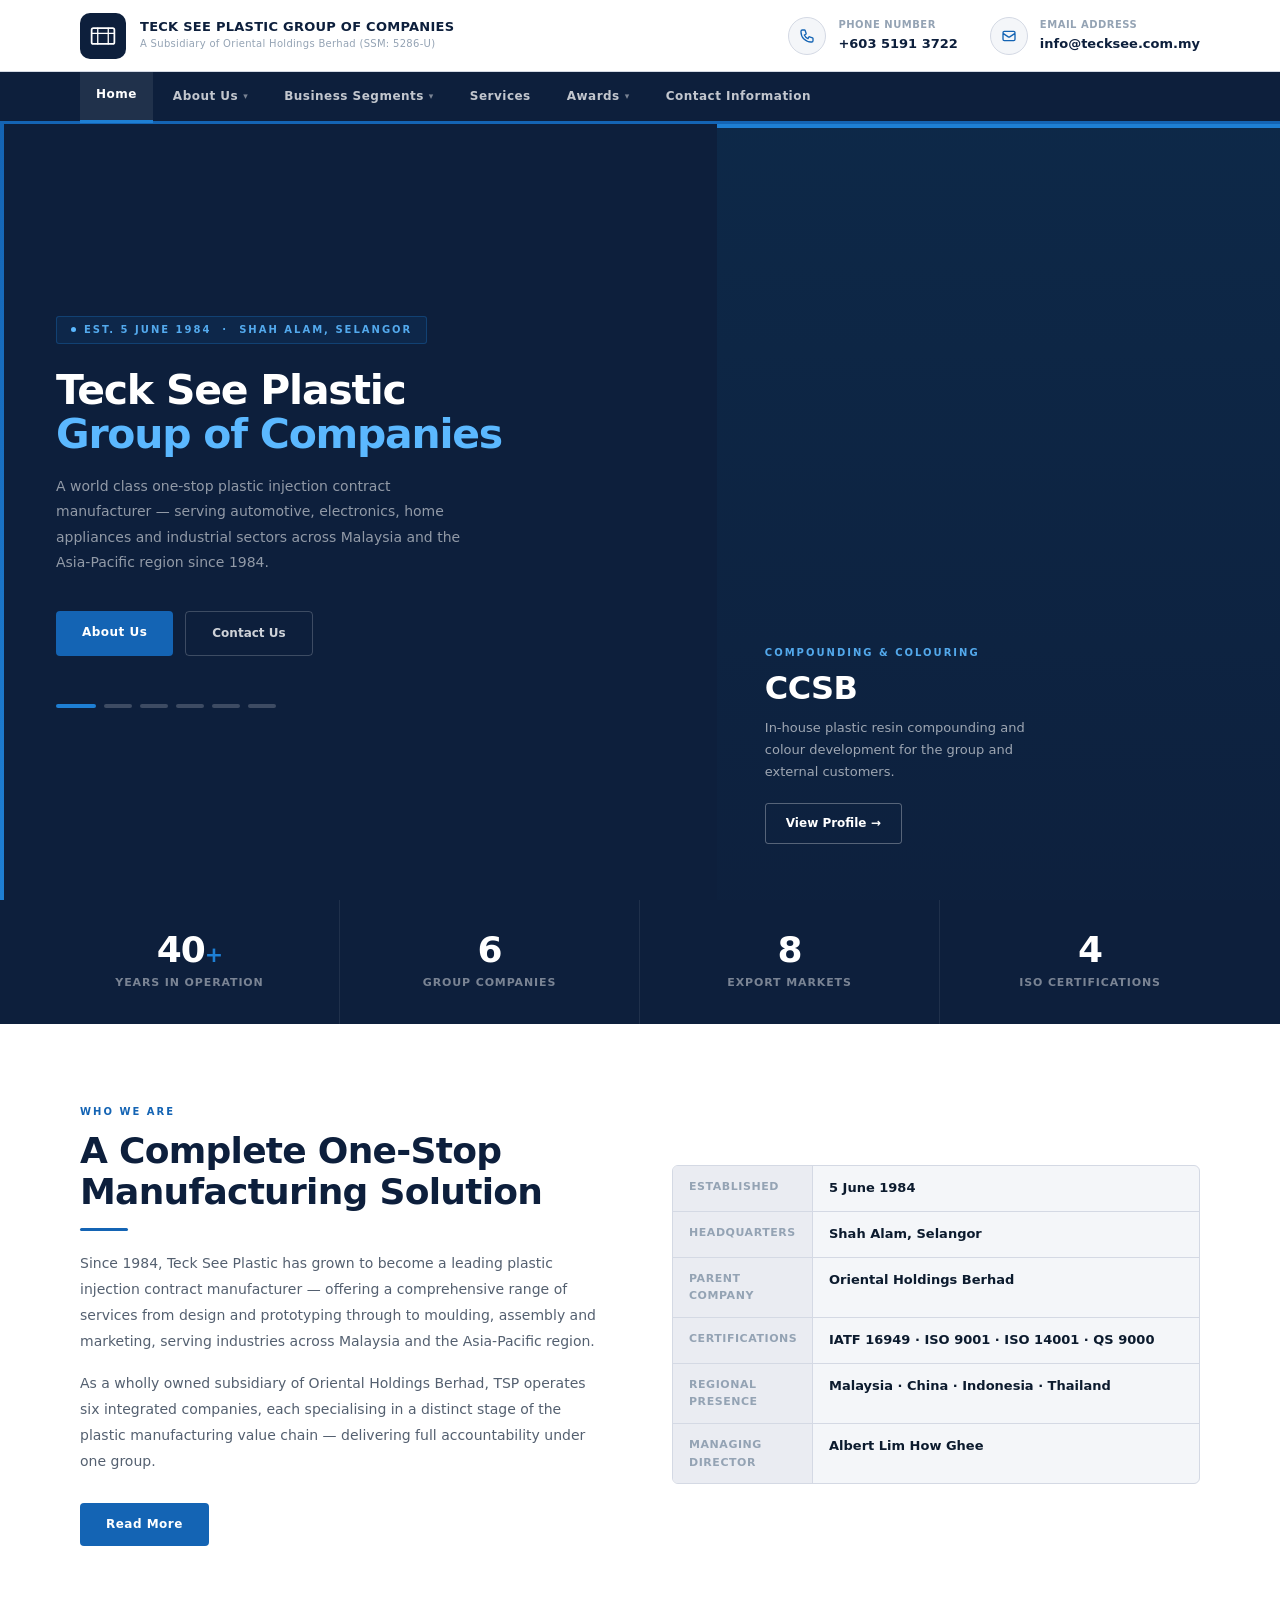
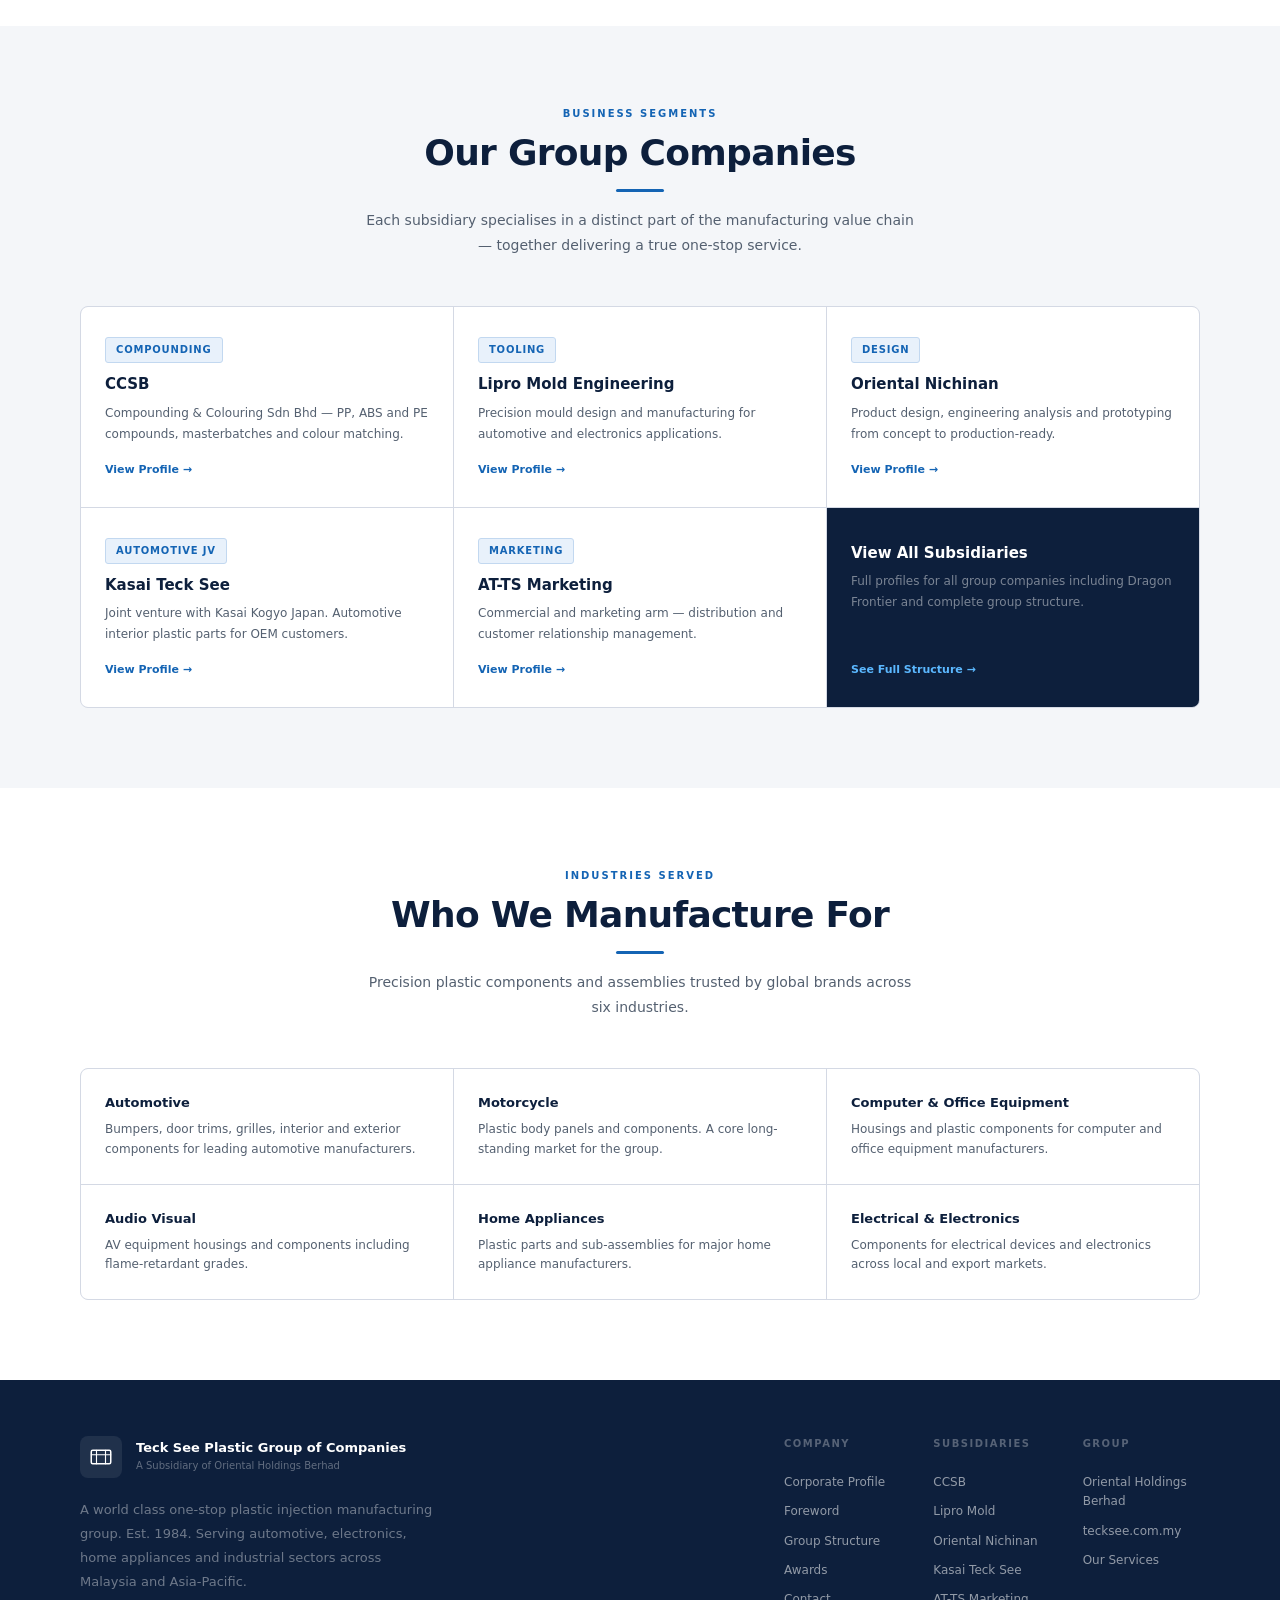
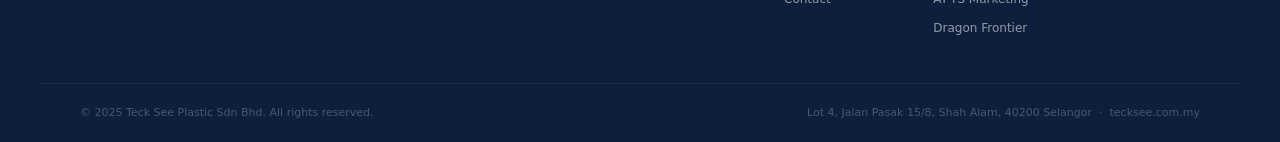
==== index.html @ 95d656ad "init: TSP Group v2 homepage — Oriental Holdings inspired layout" ====
<!DOCTYPE html>
<html lang="en">
<head>
  <meta charset="UTF-8" />
  <meta name="viewport" content="width=device-width, initial-scale=1.0" />
  <title>Teck See Plastic Group of Companies</title>
  <link rel="stylesheet" href="style.css" />
</head>
<body>

<!-- ─── TOP BAR ─── -->
<div class="topbar">
  <div class="topbar-inner">
    <div class="topbar-brand">
      <div class="topbar-logo">
        <svg viewBox="0 0 32 32" fill="none">
          <rect x="3" y="7" width="26" height="18" rx="2" stroke="white" stroke-width="2"/>
          <path d="M3 13h26M10 7v18M22 7v18" stroke="white" stroke-width="1.5" stroke-linecap="round"/>
        </svg>
      </div>
      <div>
        <div class="topbar-co">TECK SEE PLASTIC GROUP OF COMPANIES</div>
        <div class="topbar-sub">A Subsidiary of Oriental Holdings Berhad (SSM: 5286-U)</div>
      </div>
    </div>
    <div class="topbar-contacts">
      <div class="topbar-contact">
        <div class="topbar-contact-icon">
          <svg width="16" height="16" fill="none" viewBox="0 0 24 24" stroke="currentColor" stroke-width="2">
            <path stroke-linecap="round" stroke-linejoin="round" d="M3 5a2 2 0 012-2h3.28a1 1 0 01.948.684l1.498 4.493a1 1 0 01-.502 1.21l-2.257 1.13a11.042 11.042 0 005.516 5.516l1.13-2.257a1 1 0 011.21-.502l4.493 1.498a1 1 0 01.684.949V19a2 2 0 01-2 2h-1C9.716 21 3 14.284 3 6V5z"/>
          </svg>
        </div>
        <div>
          <div class="topbar-contact-label">Phone Number</div>
          <div class="topbar-contact-value">+603 5191 3722</div>
        </div>
      </div>
      <div class="topbar-contact">
        <div class="topbar-contact-icon">
          <svg width="16" height="16" fill="none" viewBox="0 0 24 24" stroke="currentColor" stroke-width="2">
            <path stroke-linecap="round" stroke-linejoin="round" d="M3 8l7.89 5.26a2 2 0 002.22 0L21 8M5 19h14a2 2 0 002-2V7a2 2 0 00-2-2H5a2 2 0 00-2 2v10a2 2 0 002 2z"/>
          </svg>
        </div>
        <div>
          <div class="topbar-contact-label">Email Address</div>
          <div class="topbar-contact-value">info@tecksee.com.my</div>
        </div>
      </div>
    </div>
  </div>
</div>

<!-- ─── NAV BAR ─── -->
<nav id="main-nav">
  <div class="nav-inner" id="nav-inner">
    <div class="nav-item">
      <a href="index.html" class="nav-link active">Home</a>
    </div>
    <div class="nav-item">
      <a href="about.html" class="nav-link">About Us <span class="caret">▾</span></a>
      <div class="dropdown-menu">
        <a href="about.html">Corporate Profile</a>
        <a href="foreword.html">Foreword</a>
        <a href="structure.html">Group Structure</a>
      </div>
    </div>
    <div class="nav-item">
      <a href="subsidiaries.html" class="nav-link">Business Segments <span class="caret">▾</span></a>
      <div class="dropdown-menu">
        <a href="subsidiaries.html">All Subsidiaries</a>
        <a href="ccsb/">CCSB — Compounding & Colouring</a>
        <a href="lipro-mold/">Lipro Mold Engineering</a>
        <a href="oriental-nichinan/">Oriental Nichinan Design</a>
        <a href="kasai-teck-see/">Kasai Teck See</a>
        <a href="at-ts/">AT-TS Marketing</a>
        <a href="dragon-frontier/">Dragon Frontier</a>
      </div>
    </div>
    <div class="nav-item">
      <a href="services.html" class="nav-link">Services</a>
    </div>
    <div class="nav-item">
      <a href="awards.html" class="nav-link">Awards <span class="caret">▾</span></a>
      <div class="dropdown-menu">
        <a href="awards.html">Certifications</a>
        <a href="awards.html#achievements">Achievements</a>
      </div>
    </div>
    <div class="nav-item">
      <a href="contact.html" class="nav-link">Contact Information</a>
    </div>
  </div>
  <div class="nav-toggle" id="nav-toggle" onclick="toggleNav()">&#9776;</div>
</nav>

<!-- ─── HERO SPLIT SLIDER ─── -->
<div class="hero">

  <!-- Left — TSP Group identity -->
  <div class="hero-left">
    <div class="hero-left-bg"></div>
    <div class="hero-left-overlay"></div>
    <div class="hero-left-accent"></div>
    <div class="hero-left-content">
      <div class="hero-eyebrow">
        <span style="width:5px;height:5px;border-radius:50%;background:#5bb8ff;display:inline-block;"></span>
        Est. 5 June 1984 &nbsp;·&nbsp; Shah Alam, Selangor
      </div>
      <h1>Teck See Plastic<br /><em>Group of Companies</em></h1>
      <p>A world class one-stop plastic injection contract manufacturer — serving automotive, electronics, home appliances and industrial sectors across Malaysia and the Asia-Pacific region since 1984.</p>
      <div class="hero-btns">
        <a href="about.html" class="btn-primary">About Us</a>
        <a href="contact.html" class="btn-outline">Contact Us</a>
      </div>
      <div class="hero-dots" id="hero-dots">
        <div class="hero-dot active" onclick="goToSlide(0)"></div>
        <div class="hero-dot" onclick="goToSlide(1)"></div>
        <div class="hero-dot" onclick="goToSlide(2)"></div>
        <div class="hero-dot" onclick="goToSlide(3)"></div>
        <div class="hero-dot" onclick="goToSlide(4)"></div>
        <div class="hero-dot" onclick="goToSlide(5)"></div>
      </div>
    </div>
  </div>

  <!-- Right — Subsidiary slider -->
  <div class="hero-right">
    <div class="hero-slides" id="hero-slides">

      <div class="hero-slide active slide-ccsb" onclick="window.location='ccsb/'">
        <div class="hero-slide-overlay"></div>
        <div class="hero-slide-content">
          <div class="hero-slide-category">Compounding &amp; Colouring</div>
          <div class="hero-slide-name">CCSB</div>
          <div class="hero-slide-desc">In-house plastic resin compounding and colour development for the group and external customers.</div>
          <a href="ccsb/" class="hero-slide-link">View Profile &rarr;</a>
        </div>
      </div>

      <div class="hero-slide slide-lipro" onclick="window.location='lipro-mold/'">
        <div class="hero-slide-overlay"></div>
        <div class="hero-slide-content">
          <div class="hero-slide-category">Mould Engineering</div>
          <div class="hero-slide-name">Lipro Mold Engineering</div>
          <div class="hero-slide-desc">Precision mould design and manufacturing for automotive and electronics applications.</div>
          <a href="lipro-mold/" class="hero-slide-link">View Profile &rarr;</a>
        </div>
      </div>

      <div class="hero-slide slide-on" onclick="window.location='oriental-nichinan/'">
        <div class="hero-slide-overlay"></div>
        <div class="hero-slide-content">
          <div class="hero-slide-category">Design &amp; Engineering</div>
          <div class="hero-slide-name">Oriental Nichinan</div>
          <div class="hero-slide-desc">Product design, engineering analysis and prototyping — concept to production-ready.</div>
          <a href="oriental-nichinan/" class="hero-slide-link">View Profile &rarr;</a>
        </div>
      </div>

      <div class="hero-slide slide-kasai" onclick="window.location='kasai-teck-see/'">
        <div class="hero-slide-overlay"></div>
        <div class="hero-slide-content">
          <div class="hero-slide-category">Automotive Joint Venture</div>
          <div class="hero-slide-name">Kasai Teck See</div>
          <div class="hero-slide-desc">Joint venture with Kasai Kogyo Japan — automotive interior plastic parts for OEM customers.</div>
          <a href="kasai-teck-see/" class="hero-slide-link">View Profile &rarr;</a>
        </div>
      </div>

      <div class="hero-slide slide-atts" onclick="window.location='at-ts/'">
        <div class="hero-slide-overlay"></div>
        <div class="hero-slide-content">
          <div class="hero-slide-category">Marketing &amp; Distribution</div>
          <div class="hero-slide-name">AT-TS Marketing</div>
          <div class="hero-slide-desc">Commercial and marketing arm — distribution and customer relationship management.</div>
          <a href="at-ts/" class="hero-slide-link">View Profile &rarr;</a>
        </div>
      </div>

      <div class="hero-slide slide-dragon" onclick="window.location='dragon-frontier/'">
        <div class="hero-slide-overlay"></div>
        <div class="hero-slide-content">
          <div class="hero-slide-category">Manufacturing</div>
          <div class="hero-slide-name">Dragon Frontier</div>
          <div class="hero-slide-desc">Plastic injection moulding operations supporting the group's manufacturing capacity.</div>
          <a href="dragon-frontier/" class="hero-slide-link">View Profile &rarr;</a>
        </div>
      </div>

    </div>
  </div>

</div>

<!-- ─── STATS BAR ─── -->
<div class="stats-bar">
  <div class="stats-bar-inner">
    <div class="stat-item">
      <div class="stat-num">40<span>+</span></div>
      <div class="stat-label">Years in Operation</div>
    </div>
    <div class="stat-item">
      <div class="stat-num">6</div>
      <div class="stat-label">Group Companies</div>
    </div>
    <div class="stat-item">
      <div class="stat-num">8</div>
      <div class="stat-label">Export Markets</div>
    </div>
    <div class="stat-item">
      <div class="stat-num">4</div>
      <div class="stat-label">ISO Certifications</div>
    </div>
  </div>
</div>

<!-- ─── ABOUT INTRO ─── -->
<div class="section">
  <div class="container">
    <div class="two-col" style="align-items:center;">
      <div>
        <p class="s-label">Who We Are</p>
        <h2 class="s-title">A Complete One-Stop<br />Manufacturing Solution</h2>
        <div class="section-divider" style="margin:16px 0 20px;"></div>
        <p style="font-size:14px;color:var(--muted);line-height:1.85;margin-bottom:16px;">Since 1984, Teck See Plastic has grown to become a leading plastic injection contract manufacturer — offering a comprehensive range of services from design and prototyping through to moulding, assembly and marketing, serving industries across Malaysia and the Asia-Pacific region.</p>
        <p style="font-size:14px;color:var(--muted);line-height:1.85;margin-bottom:28px;">As a wholly owned subsidiary of Oriental Holdings Berhad, TSP operates six integrated companies, each specialising in a distinct stage of the plastic manufacturing value chain — delivering full accountability under one group.</p>
        <a href="about.html" class="btn-primary">Read More</a>
      </div>
      <div class="fact-table">
        <div class="fact-row"><span class="fact-key">Established</span><span class="fact-val">5 June 1984</span></div>
        <div class="fact-row"><span class="fact-key">Headquarters</span><span class="fact-val">Shah Alam, Selangor</span></div>
        <div class="fact-row"><span class="fact-key">Parent Company</span><span class="fact-val">Oriental Holdings Berhad</span></div>
        <div class="fact-row"><span class="fact-key">Certifications</span><span class="fact-val">IATF 16949 · ISO 9001 · ISO 14001 · QS 9000</span></div>
        <div class="fact-row"><span class="fact-key">Regional Presence</span><span class="fact-val">Malaysia · China · Indonesia · Thailand</span></div>
        <div class="fact-row"><span class="fact-key">Managing Director</span><span class="fact-val">Albert Lim How Ghee</span></div>
      </div>
    </div>
  </div>
</div>

<!-- ─── BUSINESS SEGMENTS ─── -->
<div class="section surface">
  <div class="container">
    <div class="section-header">
      <p class="s-label">Business Segments</p>
      <h2 class="s-title">Our Group Companies</h2>
      <div class="section-divider"></div>
      <p class="s-desc" style="margin-top:16px;">Each subsidiary specialises in a distinct part of the manufacturing value chain — together delivering a true one-stop service.</p>
    </div>
    <div class="sub-grid">
      <a href="ccsb/" class="sub-card">
        <div class="sub-card-tag"><span class="tag blue">Compounding</span></div>
        <div class="sub-card-name">CCSB</div>
        <div class="sub-card-desc">Compounding &amp; Colouring Sdn Bhd — PP, ABS and PE compounds, masterbatches and colour matching.</div>
        <div class="sub-card-link">View Profile &rarr;</div>
      </a>
      <a href="lipro-mold/" class="sub-card">
        <div class="sub-card-tag"><span class="tag blue">Tooling</span></div>
        <div class="sub-card-name">Lipro Mold Engineering</div>
        <div class="sub-card-desc">Precision mould design and manufacturing for automotive and electronics applications.</div>
        <div class="sub-card-link">View Profile &rarr;</div>
      </a>
      <a href="oriental-nichinan/" class="sub-card">
        <div class="sub-card-tag"><span class="tag blue">Design</span></div>
        <div class="sub-card-name">Oriental Nichinan</div>
        <div class="sub-card-desc">Product design, engineering analysis and prototyping from concept to production-ready.</div>
        <div class="sub-card-link">View Profile &rarr;</div>
      </a>
      <a href="kasai-teck-see/" class="sub-card">
        <div class="sub-card-tag"><span class="tag blue">Automotive JV</span></div>
        <div class="sub-card-name">Kasai Teck See</div>
        <div class="sub-card-desc">Joint venture with Kasai Kogyo Japan. Automotive interior plastic parts for OEM customers.</div>
        <div class="sub-card-link">View Profile &rarr;</div>
      </a>
      <a href="at-ts/" class="sub-card">
        <div class="sub-card-tag"><span class="tag blue">Marketing</span></div>
        <div class="sub-card-name">AT-TS Marketing</div>
        <div class="sub-card-desc">Commercial and marketing arm — distribution and customer relationship management.</div>
        <div class="sub-card-link">View Profile &rarr;</div>
      </a>
      <a href="subsidiaries.html" class="sub-card dark">
        <div class="sub-card-name" style="margin-top:8px;">View All Subsidiaries</div>
        <div class="sub-card-desc">Full profiles for all group companies including Dragon Frontier and complete group structure.</div>
        <div class="sub-card-link">See Full Structure &rarr;</div>
      </a>
    </div>
  </div>
</div>

<!-- ─── INDUSTRIES ─── -->
<div class="section">
  <div class="container">
    <div class="section-header">
      <p class="s-label">Industries Served</p>
      <h2 class="s-title">Who We Manufacture For</h2>
      <div class="section-divider"></div>
      <p class="s-desc" style="margin-top:16px;">Precision plastic components and assemblies trusted by global brands across six industries.</p>
    </div>
    <div style="display:grid;grid-template-columns:repeat(3,1fr);gap:1px;background:var(--border);border:1px solid var(--border);border-radius:8px;overflow:hidden;">
      <div style="padding:24px;background:var(--bg);">
        <div style="font-size:13px;font-weight:800;color:var(--navy);margin-bottom:6px;">Automotive</div>
        <div style="font-size:12px;color:var(--muted);line-height:1.65;">Bumpers, door trims, grilles, interior and exterior components for leading automotive manufacturers.</div>
      </div>
      <div style="padding:24px;background:var(--bg);">
        <div style="font-size:13px;font-weight:800;color:var(--navy);margin-bottom:6px;">Motorcycle</div>
        <div style="font-size:12px;color:var(--muted);line-height:1.65;">Plastic body panels and components. A core long-standing market for the group.</div>
      </div>
      <div style="padding:24px;background:var(--bg);">
        <div style="font-size:13px;font-weight:800;color:var(--navy);margin-bottom:6px;">Computer &amp; Office Equipment</div>
        <div style="font-size:12px;color:var(--muted);line-height:1.65;">Housings and plastic components for computer and office equipment manufacturers.</div>
      </div>
      <div style="padding:24px;background:var(--bg);">
        <div style="font-size:13px;font-weight:800;color:var(--navy);margin-bottom:6px;">Audio Visual</div>
        <div style="font-size:12px;color:var(--muted);line-height:1.65;">AV equipment housings and components including flame-retardant grades.</div>
      </div>
      <div style="padding:24px;background:var(--bg);">
        <div style="font-size:13px;font-weight:800;color:var(--navy);margin-bottom:6px;">Home Appliances</div>
        <div style="font-size:12px;color:var(--muted);line-height:1.65;">Plastic parts and sub-assemblies for major home appliance manufacturers.</div>
      </div>
      <div style="padding:24px;background:var(--bg);">
        <div style="font-size:13px;font-weight:800;color:var(--navy);margin-bottom:6px;">Electrical &amp; Electronics</div>
        <div style="font-size:12px;color:var(--muted);line-height:1.65;">Components for electrical devices and electronics across local and export markets.</div>
      </div>
    </div>
  </div>
</div>

<!-- ─── FOOTER ─── -->
<footer>
  <div class="footer-top">
    <div>
      <div class="footer-brand-row">
        <div class="footer-logo-icon">
          <svg viewBox="0 0 32 32" fill="none"><rect x="3" y="7" width="26" height="18" rx="2" stroke="white" stroke-width="2"/><path d="M3 13h26M10 7v18M22 7v18" stroke="white" stroke-width="1.5" stroke-linecap="round"/></svg>
        </div>
        <div>
          <div class="footer-co">Teck See Plastic Group of Companies</div>
          <div class="footer-sub">A Subsidiary of Oriental Holdings Berhad</div>
        </div>
      </div>
      <p class="footer-desc">A world class one-stop plastic injection manufacturing group. Est. 1984. Serving automotive, electronics, home appliances and industrial sectors across Malaysia and Asia-Pacific.</p>
    </div>
    <div class="footer-cols">
      <div class="footer-col">
        <div class="footer-col-hd">Company</div>
        <a href="about.html">Corporate Profile</a>
        <a href="foreword.html">Foreword</a>
        <a href="structure.html">Group Structure</a>
        <a href="awards.html">Awards</a>
        <a href="contact.html">Contact</a>
      </div>
      <div class="footer-col">
        <div class="footer-col-hd">Subsidiaries</div>
        <a href="ccsb/">CCSB</a>
        <a href="lipro-mold/">Lipro Mold</a>
        <a href="oriental-nichinan/">Oriental Nichinan</a>
        <a href="kasai-teck-see/">Kasai Teck See</a>
        <a href="at-ts/">AT-TS Marketing</a>
        <a href="dragon-frontier/">Dragon Frontier</a>
      </div>
      <div class="footer-col">
        <div class="footer-col-hd">Group</div>
        <a href="https://www.orientalholdings.com.my" target="_blank">Oriental Holdings Berhad</a>
        <a href="https://tecksee.com.my" target="_blank">tecksee.com.my</a>
        <a href="services.html">Our Services</a>
      </div>
    </div>
  </div>
  <div class="footer-bottom">
    <span>&copy; 2025 Teck See Plastic Sdn Bhd. All rights reserved.</span>
    <span>Lot 4, Jalan Pasak 15/8, Shah Alam, 40200 Selangor &nbsp;&middot;&nbsp; tecksee.com.my</span>
  </div>
</footer>

<script src="main.js"></script>
</body>
</html>
---- style.css ----
*, *::before, *::after { box-sizing: border-box; margin: 0; padding: 0; }

:root {
  --navy:     #0d1f3c;
  --navy2:    #162e54;
  --accent:   #1464b4;
  --accent2:  #1e7fd4;
  --gold:     #b8872a;
  --bg:       #ffffff;
  --surface:  #f4f6f9;
  --surface2: #eaecf2;
  --border:   #d4d9e4;
  --text:     #0c1b2e;
  --muted:    #546070;
  --muted2:   #94a3b4;
  --topbar-h: 72px;
  --nav-h:    52px;
}

html { scroll-behavior: smooth; }
body { font-family: "Segoe UI", system-ui, -apple-system, sans-serif; background: var(--bg); color: var(--text); line-height: 1.6; }
a { text-decoration: none; color: inherit; }
img { display: block; max-width: 100%; }

/* ─── TOP BAR ─── */
.topbar {
  height: var(--topbar-h);
  background: #fff;
  border-bottom: 1px solid var(--border);
  position: fixed; top: 0; left: 0; right: 0; z-index: 200;
}
.topbar-inner {
  max-width: 1200px; margin: 0 auto;
  height: 100%; padding: 0 40px;
  display: flex; align-items: center; justify-content: space-between;
}
.topbar-brand { display: flex; align-items: center; gap: 14px; }
.topbar-logo {
  width: 46px; height: 46px; border-radius: 10px;
  background: var(--navy); display: flex; align-items: center; justify-content: center; flex-shrink: 0;
}
.topbar-logo svg { width: 28px; height: 28px; }
.topbar-co { font-size: 13px; font-weight: 800; color: var(--navy); letter-spacing: 0.02em; line-height: 1.2; }
.topbar-sub { font-size: 10px; color: var(--muted2); margin-top: 2px; letter-spacing: 0.03em; }
.topbar-contacts { display: flex; gap: 32px; }
.topbar-contact { display: flex; align-items: center; gap: 12px; }
.topbar-contact-icon {
  width: 38px; height: 38px; border-radius: 50%;
  background: var(--surface); border: 1px solid var(--border);
  display: flex; align-items: center; justify-content: center; flex-shrink: 0;
  color: var(--accent); font-size: 15px;
}
.topbar-contact-label { font-size: 10px; color: var(--muted2); font-weight: 600; letter-spacing: 0.05em; text-transform: uppercase; }
.topbar-contact-value { font-size: 13px; font-weight: 700; color: var(--navy); margin-top: 1px; }

/* ─── NAV BAR ─── */
nav {
  height: var(--nav-h);
  background: var(--navy);
  position: fixed;
  top: var(--topbar-h); left: 0; right: 0; z-index: 199;
  border-bottom: 3px solid var(--accent);
}
.nav-inner {
  max-width: 1200px; margin: 0 auto;
  height: 100%; padding: 0 40px;
  display: flex; align-items: center; gap: 4px;
}
.nav-item { position: relative; }
.nav-link {
  display: flex; align-items: center; gap: 5px;
  padding: 0 16px; height: var(--nav-h);
  font-size: 12px; font-weight: 600; letter-spacing: 0.04em;
  color: rgba(255,255,255,0.75);
  transition: color 0.2s, background 0.2s;
  white-space: nowrap;
}
.nav-link:hover, .nav-link.active { color: #fff; background: rgba(255,255,255,0.08); }
.nav-link.active { border-bottom: 3px solid var(--accent2); }
.caret { font-size: 9px; opacity: 0.6; }

/* Dropdowns */
.dropdown-menu {
  display: none; position: absolute; top: 100%; left: 0;
  background: #fff; min-width: 200px;
  border: 1px solid var(--border); border-top: 3px solid var(--accent);
  box-shadow: 0 8px 24px rgba(0,0,0,0.12); z-index: 300;
}
.nav-item:hover .dropdown-menu { display: block; }
.dropdown-menu a {
  display: block; padding: 11px 18px;
  font-size: 12px; font-weight: 600; color: var(--muted);
  border-bottom: 1px solid var(--surface2);
  transition: background 0.15s, color 0.15s;
}
.dropdown-menu a:last-child { border-bottom: none; }
.dropdown-menu a:hover { background: var(--surface); color: var(--navy); }

/* Mobile nav toggle */
.nav-toggle { display: none; }

/* ─── HERO SPLIT SLIDER ─── */
.hero {
  margin-top: calc(var(--topbar-h) + var(--nav-h));
  height: calc(100vh - var(--topbar-h) - var(--nav-h));
  min-height: 480px;
  display: grid; grid-template-columns: 56% 44%;
  overflow: hidden; position: relative;
}

/* Left — static TSP side */
.hero-left {
  position: relative;
  background: var(--navy);
  overflow: hidden;
}
.hero-left-bg {
  position: absolute; inset: 0;
  background: url('../ccsb-profile/tspb.jpg') center / cover no-repeat;
  opacity: 0.3;
}
.hero-left-overlay {
  position: absolute; inset: 0;
  background: linear-gradient(135deg, rgba(13,31,60,0.92) 0%, rgba(13,31,60,0.6) 100%);
}
.hero-left-accent {
  position: absolute; left: 0; top: 0; bottom: 0; width: 4px;
  background: linear-gradient(180deg, var(--accent), var(--accent2));
}
.hero-left-content {
  position: relative; z-index: 2;
  padding: 64px 56px;
  height: 100%; display: flex; flex-direction: column; justify-content: center;
}
.hero-eyebrow {
  display: inline-flex; align-items: center; gap: 8px;
  font-size: 10px; font-weight: 700; letter-spacing: 0.2em; text-transform: uppercase;
  color: rgba(91,184,255,0.9);
  border: 1px solid rgba(30,127,212,0.3);
  background: rgba(20,100,180,0.12);
  padding: 5px 14px; border-radius: 3px;
  margin-bottom: 24px; width: fit-content;
}
.hero-left-content h1 {
  font-size: clamp(28px, 3.2vw, 48px);
  font-weight: 900; letter-spacing: -0.03em; line-height: 1.08;
  color: #fff; margin-bottom: 18px;
}
.hero-left-content h1 em { color: #5bb8ff; font-style: normal; }
.hero-left-content p {
  font-size: 14px; color: rgba(255,255,255,0.55);
  line-height: 1.8; margin-bottom: 36px; max-width: 420px;
}
.hero-btns { display: flex; gap: 12px; flex-wrap: wrap; margin-bottom: 48px; }
.btn-primary {
  padding: 12px 26px; border-radius: 4px;
  background: var(--accent); color: #fff;
  font-size: 12px; font-weight: 700; letter-spacing: 0.04em;
  transition: background 0.2s; display: inline-block;
}
.btn-primary:hover { background: var(--accent2); }
.btn-outline {
  padding: 12px 26px; border-radius: 4px;
  border: 1px solid rgba(255,255,255,0.2); color: rgba(255,255,255,0.8);
  font-size: 12px; font-weight: 600;
  transition: border-color 0.2s, color 0.2s; display: inline-block;
}
.btn-outline:hover { border-color: rgba(255,255,255,0.5); color: #fff; }

/* Slide dots */
.hero-dots { display: flex; gap: 8px; align-items: center; }
.hero-dot {
  width: 28px; height: 4px; border-radius: 2px;
  background: rgba(255,255,255,0.2); cursor: pointer;
  transition: background 0.3s, width 0.3s;
}
.hero-dot.active { background: var(--accent2); width: 40px; }

/* Right — sliding subsidiaries */
.hero-right { position: relative; overflow: hidden; }
.hero-slides { position: relative; width: 100%; height: 100%; }
.hero-slide {
  position: absolute; inset: 0;
  display: flex; align-items: flex-end;
  padding: 48px 48px 56px;
  opacity: 0; transition: opacity 0.7s ease;
  cursor: pointer;
}
.hero-slide.active { opacity: 1; z-index: 2; }
.hero-slide-bg {
  position: absolute; inset: 0;
  background-size: cover; background-position: center;
}
.hero-slide-overlay {
  position: absolute; inset: 0;
  background: linear-gradient(180deg, rgba(13,31,60,0.15) 0%, rgba(13,31,60,0.88) 100%);
}
/* Individual slide accent colors on top bar */
.hero-slide::before {
  content: ''; position: absolute; top: 0; left: 0; right: 0; height: 4px;
  background: var(--accent2); z-index: 3;
  transform: scaleX(0); transform-origin: left;
  transition: transform 4s linear;
}
.hero-slide.active::before { transform: scaleX(1); }

.hero-slide-content { position: relative; z-index: 2; }
.hero-slide-category {
  font-size: 10px; font-weight: 700; letter-spacing: 0.2em; text-transform: uppercase;
  color: rgba(91,184,255,0.9); margin-bottom: 10px;
}
.hero-slide-name {
  font-size: clamp(22px, 2.5vw, 36px); font-weight: 900;
  color: #fff; letter-spacing: -0.02em; line-height: 1.1; margin-bottom: 10px;
}
.hero-slide-desc {
  font-size: 13px; color: rgba(255,255,255,0.6);
  line-height: 1.7; margin-bottom: 20px; max-width: 300px;
}
.hero-slide-link {
  display: inline-flex; align-items: center; gap: 8px;
  font-size: 12px; font-weight: 700; color: #fff;
  padding: 10px 20px; border: 1px solid rgba(255,255,255,0.3);
  border-radius: 3px; transition: background 0.2s, border-color 0.2s;
}
.hero-slide-link:hover { background: rgba(255,255,255,0.1); border-color: rgba(255,255,255,0.6); }

/* Slide bg colors (placeholders until real photos added) */
.slide-ccsb    { background-color: #0d2a4a; }
.slide-lipro   { background-color: #0a2238; }
.slide-on      { background-color: #122040; }
.slide-kasai   { background-color: #0f2d4e; }
.slide-atts    { background-color: #0d1f3c; }
.slide-dragon  { background-color: #102540; }

/* ─── SECTIONS ─── */
.section { padding: 80px 0; }
.section.surface { background: var(--surface); }
.container { max-width: 1200px; margin: 0 auto; padding: 0 40px; }

.section-header { text-align: center; margin-bottom: 48px; }
.s-label {
  font-size: 10px; font-weight: 700; letter-spacing: 0.2em;
  text-transform: uppercase; color: var(--accent); margin-bottom: 10px;
}
.s-title {
  font-size: clamp(22px, 3vw, 36px); font-weight: 900;
  letter-spacing: -0.02em; color: var(--navy); line-height: 1.15;
  margin-bottom: 14px;
}
.s-desc { font-size: 14px; color: var(--muted); line-height: 1.8; max-width: 560px; margin: 0 auto; }

/* Divider accent */
.section-divider {
  width: 48px; height: 3px; background: var(--accent);
  margin: 16px auto 0; border-radius: 2px;
}

/* ─── STATS BAR ─── */
.stats-bar {
  background: var(--navy); padding: 0;
}
.stats-bar-inner {
  max-width: 1200px; margin: 0 auto;
  display: grid; grid-template-columns: repeat(4, 1fr);
}
.stat-item {
  padding: 32px 40px; border-right: 1px solid rgba(255,255,255,0.08);
  text-align: center;
}
.stat-item:last-child { border-right: none; }
.stat-num {
  font-size: 36px; font-weight: 900; color: #fff;
  letter-spacing: -0.03em; line-height: 1; margin-bottom: 6px;
}
.stat-num span { font-size: 22px; color: var(--accent2); }
.stat-label { font-size: 11px; color: rgba(255,255,255,0.45); font-weight: 600; letter-spacing: 0.08em; text-transform: uppercase; }

/* ─── TWO COL ─── */
.two-col { display: grid; grid-template-columns: 1fr 1fr; gap: 64px; align-items: start; }

/* ─── CARDS ─── */
.card {
  background: var(--bg); border: 1px solid var(--border);
  border-radius: 6px; padding: 24px;
  transition: box-shadow 0.2s, border-color 0.2s;
}
.card:hover { box-shadow: 0 4px 20px rgba(0,0,0,0.08); border-color: var(--accent); }
.three-col { display: grid; grid-template-columns: repeat(3, 1fr); gap: 20px; }
.tag {
  display: inline-block; font-size: 10px; font-weight: 700;
  letter-spacing: 0.08em; text-transform: uppercase;
  padding: 4px 10px; border-radius: 3px;
  background: var(--surface2); color: var(--muted); border: 1px solid var(--border);
}
.tag.blue { background: #e8f1fb; color: var(--accent); border-color: #c2d8f0; }

/* ─── FACT TABLE ─── */
.fact-table {
  background: var(--surface); border: 1px solid var(--border); border-radius: 6px;
  overflow: hidden;
}
.fact-row {
  display: flex; border-bottom: 1px solid var(--border); gap: 0;
}
.fact-row:last-child { border-bottom: none; }
.fact-key {
  width: 140px; flex-shrink: 0; padding: 12px 16px;
  font-size: 11px; font-weight: 700; color: var(--muted2);
  text-transform: uppercase; letter-spacing: 0.05em;
  background: var(--surface2); border-right: 1px solid var(--border);
}
.fact-val {
  padding: 12px 16px; font-size: 13px; font-weight: 600; color: var(--text); line-height: 1.6;
}

/* ─── SUBSIDIARIES GRID ─── */
.sub-grid { display: grid; grid-template-columns: repeat(3, 1fr); gap: 1px; background: var(--border); border: 1px solid var(--border); border-radius: 8px; overflow: hidden; }
.sub-card {
  background: var(--bg); padding: 28px 24px;
  display: flex; flex-direction: column;
  transition: background 0.2s;
}
.sub-card:hover { background: var(--surface); }
.sub-card-tag { margin-bottom: 12px; }
.sub-card-name { font-size: 15px; font-weight: 800; color: var(--navy); margin-bottom: 8px; line-height: 1.3; }
.sub-card-desc { font-size: 12px; color: var(--muted); line-height: 1.75; flex: 1; margin-bottom: 16px; }
.sub-card-link { font-size: 11px; font-weight: 700; color: var(--accent); }
.sub-card-link:hover { text-decoration: underline; }
.sub-card.dark { background: var(--navy); }
.sub-card.dark .sub-card-name { color: #fff; }
.sub-card.dark .sub-card-desc { color: rgba(255,255,255,0.45); }
.sub-card.dark .sub-card-link { color: #5bb8ff; }

/* ─── PAGE BANNER (inner pages) ─── */
.page-banner {
  margin-top: calc(var(--topbar-h) + var(--nav-h));
  background: var(--navy); padding: 72px 0 56px;
  position: relative; overflow: hidden;
}
.page-banner-accent { position: absolute; top: 0; left: 0; right: 0; height: 4px; background: linear-gradient(90deg, var(--accent), var(--accent2)); }
.page-banner-inner { max-width: 1200px; margin: 0 auto; padding: 0 40px; position: relative; z-index: 2; }
.page-banner-label { font-size: 10px; font-weight: 700; letter-spacing: 0.25em; text-transform: uppercase; color: rgba(91,184,255,0.8); margin-bottom: 12px; }
.page-banner h1 { font-size: clamp(26px, 3.5vw, 44px); font-weight: 900; color: #fff; letter-spacing: -0.025em; line-height: 1.1; margin-bottom: 12px; }
.page-banner-desc { font-size: 14px; color: rgba(255,255,255,0.55); max-width: 540px; line-height: 1.8; }

/* ─── BREADCRUMB ─── */
.breadcrumb { background: var(--surface); border-bottom: 1px solid var(--border); padding: 11px 0; }
.breadcrumb-inner { max-width: 1200px; margin: 0 auto; padding: 0 40px; display: flex; align-items: center; gap: 8px; }
.breadcrumb a { font-size: 12px; color: var(--accent); font-weight: 500; }
.breadcrumb-sep { color: var(--muted2); font-size: 11px; }
.breadcrumb-cur { font-size: 12px; color: var(--muted); }

/* ─── FOOTER ─── */
footer { background: var(--navy); color: rgba(255,255,255,0.7); margin-top: 0; }
.footer-top {
  max-width: 1200px; margin: 0 auto; padding: 56px 40px 40px;
  display: grid; grid-template-columns: 1.5fr 1fr; gap: 80px;
}
.footer-brand-row { display: flex; align-items: center; gap: 14px; margin-bottom: 20px; }
.footer-logo-icon { width: 42px; height: 42px; border-radius: 8px; background: rgba(255,255,255,0.08); display: flex; align-items: center; justify-content: center; }
.footer-logo-icon svg { width: 24px; height: 24px; }
.footer-co { font-size: 13px; font-weight: 800; color: #fff; line-height: 1.2; }
.footer-sub { font-size: 10px; color: rgba(255,255,255,0.35); margin-top: 2px; }
.footer-desc { font-size: 13px; color: rgba(255,255,255,0.4); line-height: 1.85; max-width: 360px; }
.footer-cols { display: grid; grid-template-columns: repeat(3, 1fr); gap: 32px; }
.footer-col-hd { font-size: 10px; font-weight: 700; letter-spacing: 0.15em; text-transform: uppercase; color: rgba(255,255,255,0.3); margin-bottom: 16px; }
.footer-col a { display: block; font-size: 12px; color: rgba(255,255,255,0.55); padding: 5px 0; transition: color 0.2s; }
.footer-col a:hover { color: #fff; }
.footer-bottom {
  border-top: 1px solid rgba(255,255,255,0.07);
  max-width: 1200px; margin: 0 auto; padding: 20px 40px;
  display: flex; justify-content: space-between; align-items: center;
  font-size: 11px; color: rgba(255,255,255,0.25);
}

/* ─── RESPONSIVE ─── */
@media (max-width: 960px) {
  .topbar-contacts { display: none; }
  .hero { grid-template-columns: 1fr; height: auto; }
  .hero-left-content { padding: 56px 32px; }
  .hero-right { height: 340px; }
  .stats-bar-inner { grid-template-columns: repeat(2, 1fr); }
  .two-col { grid-template-columns: 1fr; gap: 32px; }
  .three-col { grid-template-columns: 1fr 1fr; }
  .sub-grid { grid-template-columns: 1fr 1fr; }
  .footer-top { grid-template-columns: 1fr; gap: 40px; }
  .footer-cols { grid-template-columns: repeat(2, 1fr); }
  nav .nav-inner { display: none; }
  .nav-toggle { display: flex; align-items: center; justify-content: center; padding: 0 20px; height: var(--nav-h); color: #fff; font-size: 20px; cursor: pointer; margin-left: auto; }
  .nav-mobile-open .nav-inner { display: flex; flex-direction: column; align-items: flex-start; position: fixed; top: calc(var(--topbar-h) + var(--nav-h)); left: 0; right: 0; background: var(--navy); padding: 16px 0; z-index: 198; }
  .nav-mobile-open .nav-link { height: auto; padding: 12px 24px; width: 100%; }
  .nav-mobile-open .dropdown-menu { display: none; }
}

@media (max-width: 640px) {
  .topbar-inner { padding: 0 20px; }
  .hero-left-content { padding: 48px 24px; }
  .hero-right { height: 280px; }
  .three-col, .sub-grid { grid-template-columns: 1fr; }
  .stats-bar-inner { grid-template-columns: repeat(2, 1fr); }
  .container { padding: 0 20px; }
  .section { padding: 56px 0; }
  .footer-top { padding: 40px 20px 28px; }
  .footer-cols { grid-template-columns: 1fr; }
  .footer-bottom { padding: 16px 20px; flex-direction: column; gap: 8px; text-align: center; }
}
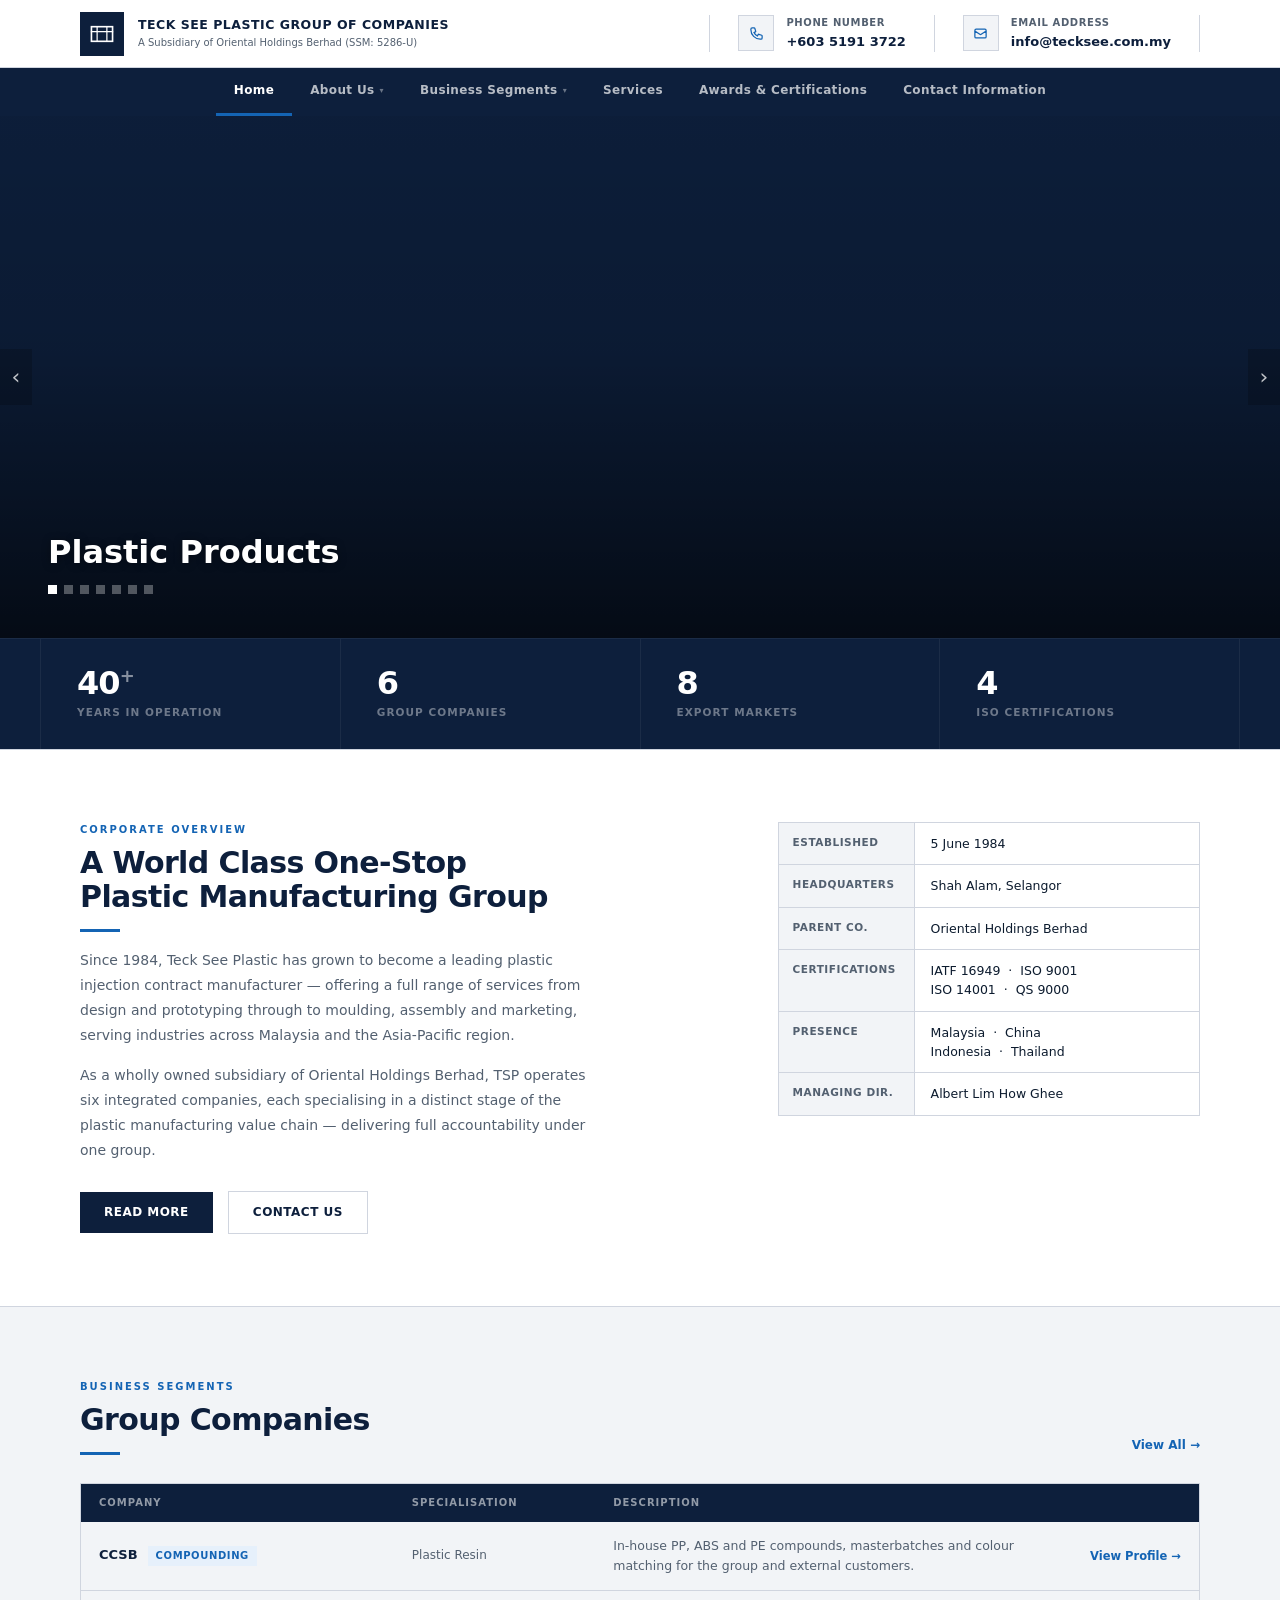
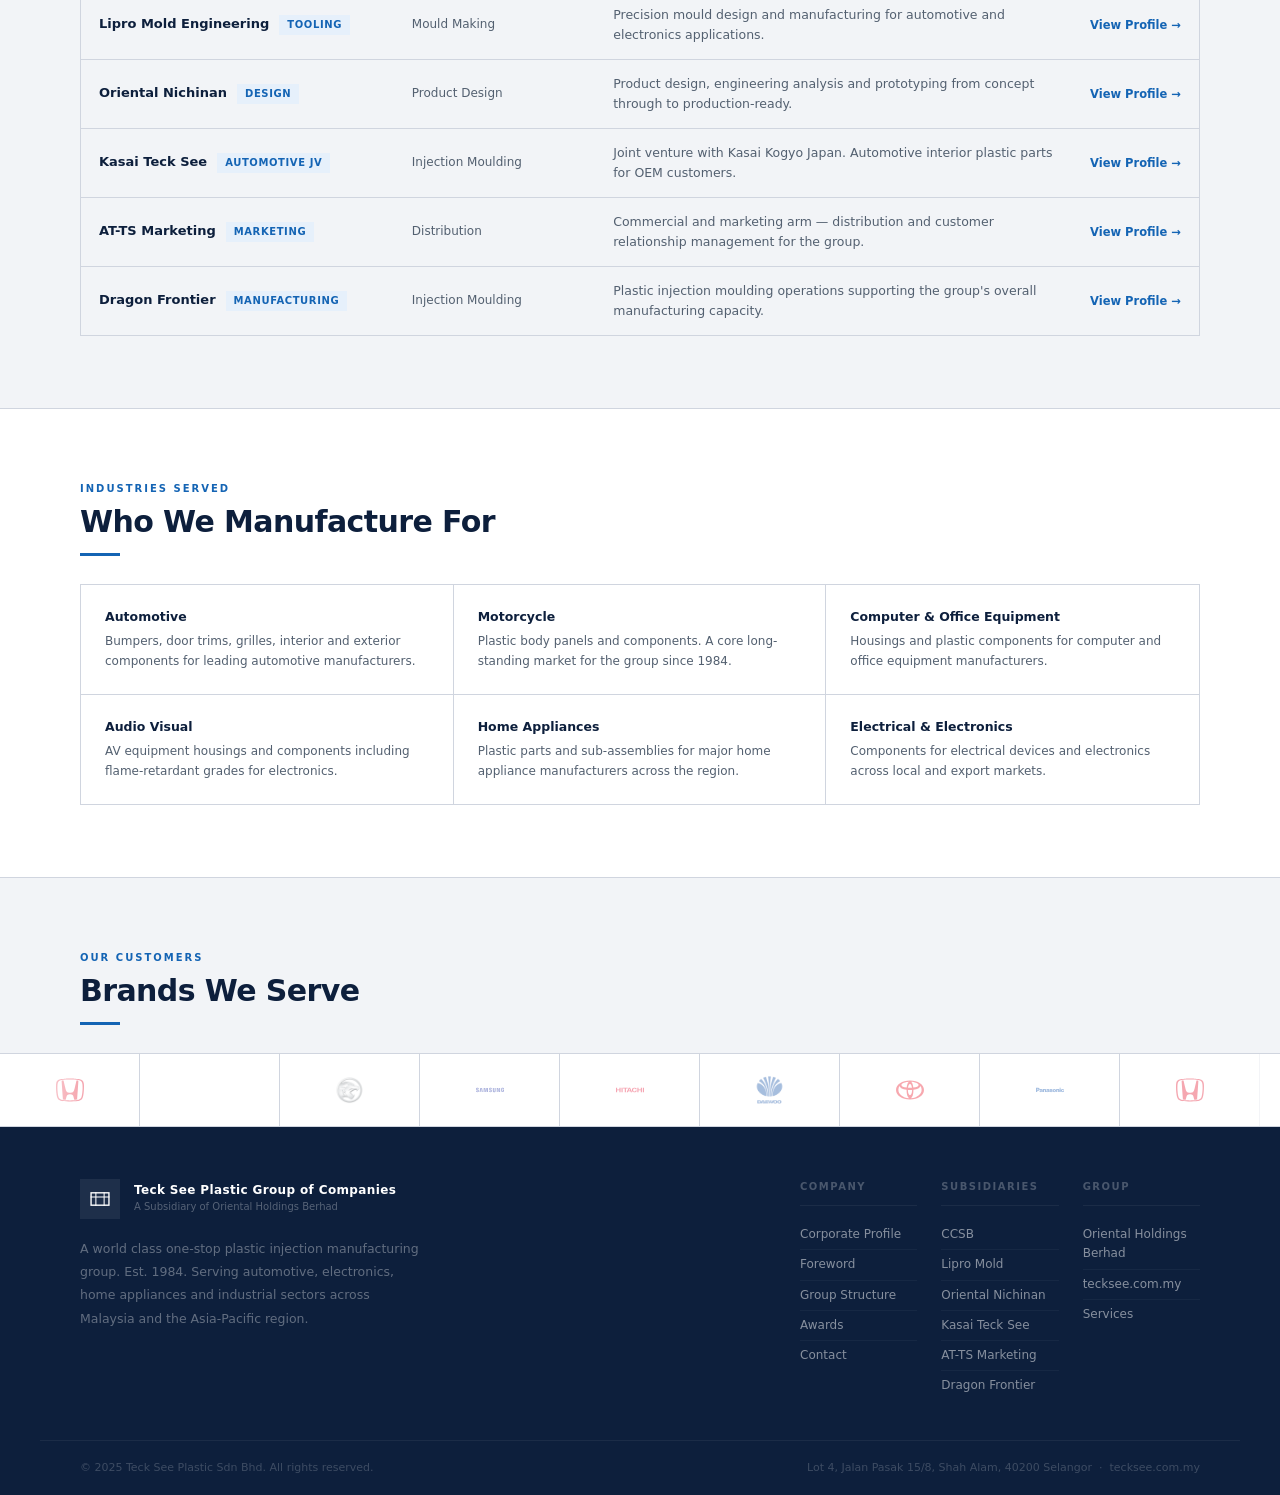
==== commit 10f6b6df: "build: TSP Group v2 — full site with CCSB subsidiary profile - Homepage: hero slider, brand carousel" ====
--- a/index.html
+++ b/index.html
@@ -8,26 +8,26 @@
 </head>
 <body>
 
-<!-- ─── TOP BAR ─── -->
+<!-- TOP BAR -->
 <div class="topbar">
   <div class="topbar-inner">
     <div class="topbar-brand">
       <div class="topbar-logo">
         <svg viewBox="0 0 32 32" fill="none">
-          <rect x="3" y="7" width="26" height="18" rx="2" stroke="white" stroke-width="2"/>
-          <path d="M3 13h26M10 7v18M22 7v18" stroke="white" stroke-width="1.5" stroke-linecap="round"/>
+          <rect x="3" y="7" width="26" height="18" rx="0" stroke="white" stroke-width="2"/>
+          <path d="M3 13h26M10 7v18M22 7v18" stroke="white" stroke-width="1.5" stroke-linecap="square"/>
         </svg>
       </div>
       <div>
-        <div class="topbar-co">TECK SEE PLASTIC GROUP OF COMPANIES</div>
+        <div class="topbar-co">Teck See Plastic Group of Companies</div>
         <div class="topbar-sub">A Subsidiary of Oriental Holdings Berhad (SSM: 5286-U)</div>
       </div>
     </div>
     <div class="topbar-contacts">
       <div class="topbar-contact">
         <div class="topbar-contact-icon">
-          <svg width="16" height="16" fill="none" viewBox="0 0 24 24" stroke="currentColor" stroke-width="2">
-            <path stroke-linecap="round" stroke-linejoin="round" d="M3 5a2 2 0 012-2h3.28a1 1 0 01.948.684l1.498 4.493a1 1 0 01-.502 1.21l-2.257 1.13a11.042 11.042 0 005.516 5.516l1.13-2.257a1 1 0 011.21-.502l4.493 1.498a1 1 0 01.684.949V19a2 2 0 01-2 2h-1C9.716 21 3 14.284 3 6V5z"/>
+          <svg width="15" height="15" fill="none" viewBox="0 0 24 24" stroke="currentColor" stroke-width="2">
+            <path stroke-linecap="square" stroke-linejoin="miter" d="M3 5a2 2 0 012-2h3.28a1 1 0 01.948.684l1.498 4.493a1 1 0 01-.502 1.21l-2.257 1.13a11.042 11.042 0 005.516 5.516l1.13-2.257a1 1 0 011.21-.502l4.493 1.498a1 1 0 01.684.949V19a2 2 0 01-2 2h-1C9.716 21 3 14.284 3 6V5z"/>
           </svg>
         </div>
         <div>
@@ -37,8 +37,8 @@
       </div>
       <div class="topbar-contact">
         <div class="topbar-contact-icon">
-          <svg width="16" height="16" fill="none" viewBox="0 0 24 24" stroke="currentColor" stroke-width="2">
-            <path stroke-linecap="round" stroke-linejoin="round" d="M3 8l7.89 5.26a2 2 0 002.22 0L21 8M5 19h14a2 2 0 002-2V7a2 2 0 00-2-2H5a2 2 0 00-2 2v10a2 2 0 002 2z"/>
+          <svg width="15" height="15" fill="none" viewBox="0 0 24 24" stroke="currentColor" stroke-width="2">
+            <path stroke-linecap="square" stroke-linejoin="miter" d="M3 8l7.89 5.26a2 2 0 002.22 0L21 8M5 19h14a2 2 0 002-2V7a2 2 0 00-2-2H5a2 2 0 00-2 2v10a2 2 0 002 2z"/>
           </svg>
         </div>
         <div>
@@ -50,7 +50,7 @@
   </div>
 </div>
 
-<!-- ─── NAV BAR ─── -->
+<!-- NAV BAR -->
 <nav id="main-nav">
   <div class="nav-inner" id="nav-inner">
     <div class="nav-item">
@@ -68,7 +68,7 @@
       <a href="subsidiaries.html" class="nav-link">Business Segments <span class="caret">▾</span></a>
       <div class="dropdown-menu">
         <a href="subsidiaries.html">All Subsidiaries</a>
-        <a href="ccsb/">CCSB — Compounding & Colouring</a>
+        <a href="ccsb/">CCSB — Compounding &amp; Colouring</a>
         <a href="lipro-mold/">Lipro Mold Engineering</a>
         <a href="oriental-nichinan/">Oriental Nichinan Design</a>
         <a href="kasai-teck-see/">Kasai Teck See</a>
@@ -80,11 +80,7 @@
       <a href="services.html" class="nav-link">Services</a>
     </div>
     <div class="nav-item">
-      <a href="awards.html" class="nav-link">Awards <span class="caret">▾</span></a>
-      <div class="dropdown-menu">
-        <a href="awards.html">Certifications</a>
-        <a href="awards.html#achievements">Achievements</a>
-      </div>
+      <a href="awards.html" class="nav-link">Awards &amp; Certifications</a>
     </div>
     <div class="nav-item">
       <a href="contact.html" class="nav-link">Contact Information</a>
@@ -93,110 +89,139 @@
   <div class="nav-toggle" id="nav-toggle" onclick="toggleNav()">&#9776;</div>
 </nav>
 
-<!-- ─── HERO SPLIT SLIDER ─── -->
+<!-- HERO -->
 <div class="hero">
-
-  <!-- Left — TSP Group identity -->
-  <div class="hero-left">
-    <div class="hero-left-bg"></div>
-    <div class="hero-left-overlay"></div>
-    <div class="hero-left-accent"></div>
-    <div class="hero-left-content">
-      <div class="hero-eyebrow">
-        <span style="width:5px;height:5px;border-radius:50%;background:#5bb8ff;display:inline-block;"></span>
-        Est. 5 June 1984 &nbsp;·&nbsp; Shah Alam, Selangor
-      </div>
-      <h1>Teck See Plastic<br /><em>Group of Companies</em></h1>
-      <p>A world class one-stop plastic injection contract manufacturer — serving automotive, electronics, home appliances and industrial sectors across Malaysia and the Asia-Pacific region since 1984.</p>
-      <div class="hero-btns">
-        <a href="about.html" class="btn-primary">About Us</a>
-        <a href="contact.html" class="btn-outline">Contact Us</a>
-      </div>
-      <div class="hero-dots" id="hero-dots">
-        <div class="hero-dot active" onclick="goToSlide(0)"></div>
-        <div class="hero-dot" onclick="goToSlide(1)"></div>
-        <div class="hero-dot" onclick="goToSlide(2)"></div>
-        <div class="hero-dot" onclick="goToSlide(3)"></div>
-        <div class="hero-dot" onclick="goToSlide(4)"></div>
-        <div class="hero-dot" onclick="goToSlide(5)"></div>
-      </div>
-    </div>
-  </div>
-
-  <!-- Right — Subsidiary slider -->
-  <div class="hero-right">
-    <div class="hero-slides" id="hero-slides">
-
-      <div class="hero-slide active slide-ccsb" onclick="window.location='ccsb/'">
-        <div class="hero-slide-overlay"></div>
-        <div class="hero-slide-content">
-          <div class="hero-slide-category">Compounding &amp; Colouring</div>
-          <div class="hero-slide-name">CCSB</div>
-          <div class="hero-slide-desc">In-house plastic resin compounding and colour development for the group and external customers.</div>
-          <a href="ccsb/" class="hero-slide-link">View Profile &rarr;</a>
-        </div>
-      </div>
-
-      <div class="hero-slide slide-lipro" onclick="window.location='lipro-mold/'">
-        <div class="hero-slide-overlay"></div>
-        <div class="hero-slide-content">
-          <div class="hero-slide-category">Mould Engineering</div>
-          <div class="hero-slide-name">Lipro Mold Engineering</div>
-          <div class="hero-slide-desc">Precision mould design and manufacturing for automotive and electronics applications.</div>
-          <a href="lipro-mold/" class="hero-slide-link">View Profile &rarr;</a>
-        </div>
-      </div>
-
-      <div class="hero-slide slide-on" onclick="window.location='oriental-nichinan/'">
-        <div class="hero-slide-overlay"></div>
-        <div class="hero-slide-content">
-          <div class="hero-slide-category">Design &amp; Engineering</div>
-          <div class="hero-slide-name">Oriental Nichinan</div>
-          <div class="hero-slide-desc">Product design, engineering analysis and prototyping — concept to production-ready.</div>
-          <a href="oriental-nichinan/" class="hero-slide-link">View Profile &rarr;</a>
-        </div>
-      </div>
-
-      <div class="hero-slide slide-kasai" onclick="window.location='kasai-teck-see/'">
-        <div class="hero-slide-overlay"></div>
-        <div class="hero-slide-content">
-          <div class="hero-slide-category">Automotive Joint Venture</div>
-          <div class="hero-slide-name">Kasai Teck See</div>
-          <div class="hero-slide-desc">Joint venture with Kasai Kogyo Japan — automotive interior plastic parts for OEM customers.</div>
-          <a href="kasai-teck-see/" class="hero-slide-link">View Profile &rarr;</a>
-        </div>
-      </div>
-
-      <div class="hero-slide slide-atts" onclick="window.location='at-ts/'">
-        <div class="hero-slide-overlay"></div>
-        <div class="hero-slide-content">
-          <div class="hero-slide-category">Marketing &amp; Distribution</div>
-          <div class="hero-slide-name">AT-TS Marketing</div>
-          <div class="hero-slide-desc">Commercial and marketing arm — distribution and customer relationship management.</div>
-          <a href="at-ts/" class="hero-slide-link">View Profile &rarr;</a>
-        </div>
-      </div>
-
-      <div class="hero-slide slide-dragon" onclick="window.location='dragon-frontier/'">
-        <div class="hero-slide-overlay"></div>
-        <div class="hero-slide-content">
-          <div class="hero-slide-category">Manufacturing</div>
-          <div class="hero-slide-name">Dragon Frontier</div>
-          <div class="hero-slide-desc">Plastic injection moulding operations supporting the group's manufacturing capacity.</div>
-          <a href="dragon-frontier/" class="hero-slide-link">View Profile &rarr;</a>
-        </div>
-      </div>
-
-    </div>
-  </div>
-
-</div>
-
-<!-- ─── STATS BAR ─── -->
+  <div class="hero-slides" id="hero-slides">
+
+    <div class="hero-slide active">
+      <div class="hero-slide-bg slide-tsp"></div>
+      <div class="hero-slide-overlay"></div>
+      <div class="hero-slide-content">
+        <div class="hero-slide-name">Plastic Products</div>
+        <div class="hero-dots">
+          <div class="hero-dot active" onclick="goToSlide(0)"></div>
+          <div class="hero-dot" onclick="goToSlide(1)"></div>
+          <div class="hero-dot" onclick="goToSlide(2)"></div>
+          <div class="hero-dot" onclick="goToSlide(3)"></div>
+          <div class="hero-dot" onclick="goToSlide(4)"></div>
+          <div class="hero-dot" onclick="goToSlide(5)"></div>
+          <div class="hero-dot" onclick="goToSlide(6)"></div>
+        </div>
+      </div>
+    </div>
+
+    <div class="hero-slide">
+      <div class="hero-slide-bg slide-ccsb"></div>
+      <div class="hero-slide-overlay"></div>
+      <div class="hero-slide-content">
+        <div class="hero-slide-name">Compounding &amp; Colouring</div>
+        <div class="hero-dots">
+          <div class="hero-dot" onclick="goToSlide(0)"></div>
+          <div class="hero-dot active" onclick="goToSlide(1)"></div>
+          <div class="hero-dot" onclick="goToSlide(2)"></div>
+          <div class="hero-dot" onclick="goToSlide(3)"></div>
+          <div class="hero-dot" onclick="goToSlide(4)"></div>
+          <div class="hero-dot" onclick="goToSlide(5)"></div>
+          <div class="hero-dot" onclick="goToSlide(6)"></div>
+        </div>
+      </div>
+    </div>
+
+    <div class="hero-slide">
+      <div class="hero-slide-bg slide-lipro"></div>
+      <div class="hero-slide-overlay"></div>
+      <div class="hero-slide-content">
+        <div class="hero-slide-name">Mould Engineering</div>
+        <div class="hero-dots">
+          <div class="hero-dot" onclick="goToSlide(0)"></div>
+          <div class="hero-dot" onclick="goToSlide(1)"></div>
+          <div class="hero-dot active" onclick="goToSlide(2)"></div>
+          <div class="hero-dot" onclick="goToSlide(3)"></div>
+          <div class="hero-dot" onclick="goToSlide(4)"></div>
+          <div class="hero-dot" onclick="goToSlide(5)"></div>
+          <div class="hero-dot" onclick="goToSlide(6)"></div>
+        </div>
+      </div>
+    </div>
+
+    <div class="hero-slide">
+      <div class="hero-slide-bg slide-on"></div>
+      <div class="hero-slide-overlay"></div>
+      <div class="hero-slide-content">
+        <div class="hero-slide-name">Design &amp; Engineering</div>
+        <div class="hero-dots">
+          <div class="hero-dot" onclick="goToSlide(0)"></div>
+          <div class="hero-dot" onclick="goToSlide(1)"></div>
+          <div class="hero-dot" onclick="goToSlide(2)"></div>
+          <div class="hero-dot active" onclick="goToSlide(3)"></div>
+          <div class="hero-dot" onclick="goToSlide(4)"></div>
+          <div class="hero-dot" onclick="goToSlide(5)"></div>
+          <div class="hero-dot" onclick="goToSlide(6)"></div>
+        </div>
+      </div>
+    </div>
+
+    <div class="hero-slide">
+      <div class="hero-slide-bg slide-kasai"></div>
+      <div class="hero-slide-overlay"></div>
+      <div class="hero-slide-content">
+        <div class="hero-slide-name">Automotive Joint Venture</div>
+        <div class="hero-dots">
+          <div class="hero-dot" onclick="goToSlide(0)"></div>
+          <div class="hero-dot" onclick="goToSlide(1)"></div>
+          <div class="hero-dot" onclick="goToSlide(2)"></div>
+          <div class="hero-dot" onclick="goToSlide(3)"></div>
+          <div class="hero-dot active" onclick="goToSlide(4)"></div>
+          <div class="hero-dot" onclick="goToSlide(5)"></div>
+          <div class="hero-dot" onclick="goToSlide(6)"></div>
+        </div>
+      </div>
+    </div>
+
+    <div class="hero-slide">
+      <div class="hero-slide-bg slide-atts"></div>
+      <div class="hero-slide-overlay"></div>
+      <div class="hero-slide-content">
+        <div class="hero-slide-name">Marketing &amp; Distribution</div>
+        <div class="hero-dots">
+          <div class="hero-dot" onclick="goToSlide(0)"></div>
+          <div class="hero-dot" onclick="goToSlide(1)"></div>
+          <div class="hero-dot" onclick="goToSlide(2)"></div>
+          <div class="hero-dot" onclick="goToSlide(3)"></div>
+          <div class="hero-dot" onclick="goToSlide(4)"></div>
+          <div class="hero-dot active" onclick="goToSlide(5)"></div>
+          <div class="hero-dot" onclick="goToSlide(6)"></div>
+        </div>
+      </div>
+    </div>
+
+    <div class="hero-slide">
+      <div class="hero-slide-bg slide-dragon"></div>
+      <div class="hero-slide-overlay"></div>
+      <div class="hero-slide-content">
+        <div class="hero-slide-name">Dragon Frontier</div>
+        <div class="hero-dots">
+          <div class="hero-dot" onclick="goToSlide(0)"></div>
+          <div class="hero-dot" onclick="goToSlide(1)"></div>
+          <div class="hero-dot" onclick="goToSlide(2)"></div>
+          <div class="hero-dot" onclick="goToSlide(3)"></div>
+          <div class="hero-dot" onclick="goToSlide(4)"></div>
+          <div class="hero-dot" onclick="goToSlide(5)"></div>
+          <div class="hero-dot active" onclick="goToSlide(6)"></div>
+        </div>
+      </div>
+    </div>
+
+  </div>
+  <div class="hero-arrow hero-arrow-prev" onclick="prevSlide()">&#8249;</div>
+  <div class="hero-arrow hero-arrow-next" onclick="nextSlide()">&#8250;</div>
+</div>
+
+<!-- STATS BAR -->
 <div class="stats-bar">
   <div class="stats-bar-inner">
     <div class="stat-item">
-      <div class="stat-num">40<span>+</span></div>
+      <div class="stat-num">40<sup>+</sup></div>
       <div class="stat-label">Years in Operation</div>
     </div>
     <div class="stat-item">
@@ -214,131 +239,198 @@
   </div>
 </div>
 
-<!-- ─── ABOUT INTRO ─── -->
-<div class="section">
+<!-- ABOUT -->
+<div class="section ruled">
   <div class="container">
-    <div class="two-col" style="align-items:center;">
+    <div class="two-col wide">
       <div>
-        <p class="s-label">Who We Are</p>
-        <h2 class="s-title">A Complete One-Stop<br />Manufacturing Solution</h2>
-        <div class="section-divider" style="margin:16px 0 20px;"></div>
-        <p style="font-size:14px;color:var(--muted);line-height:1.85;margin-bottom:16px;">Since 1984, Teck See Plastic has grown to become a leading plastic injection contract manufacturer — offering a comprehensive range of services from design and prototyping through to moulding, assembly and marketing, serving industries across Malaysia and the Asia-Pacific region.</p>
-        <p style="font-size:14px;color:var(--muted);line-height:1.85;margin-bottom:28px;">As a wholly owned subsidiary of Oriental Holdings Berhad, TSP operates six integrated companies, each specialising in a distinct stage of the plastic manufacturing value chain — delivering full accountability under one group.</p>
-        <a href="about.html" class="btn-primary">Read More</a>
+        <div class="section-label">Corporate Overview</div>
+        <h2 class="section-title">A World Class One-Stop<br />Plastic Manufacturing Group</h2>
+        <div class="section-rule"></div>
+        <p class="section-desc">Since 1984, Teck See Plastic has grown to become a leading plastic injection contract manufacturer — offering a full range of services from design and prototyping through to moulding, assembly and marketing, serving industries across Malaysia and the Asia-Pacific region.</p>
+        <p style="font-size:14px;color:var(--muted);line-height:1.8;margin-top:14px;max-width:520px;">As a wholly owned subsidiary of Oriental Holdings Berhad, TSP operates six integrated companies, each specialising in a distinct stage of the plastic manufacturing value chain — delivering full accountability under one group.</p>
+        <div style="margin-top:28px;">
+          <a href="about.html" style="display:inline-block;padding:11px 24px;background:var(--navy);color:#fff;font-size:12px;font-weight:700;letter-spacing:0.04em;text-transform:uppercase;transition:background 0.2s;">Read More</a>
+          <a href="contact.html" style="display:inline-block;padding:11px 24px;border:1px solid var(--border);color:var(--navy);font-size:12px;font-weight:700;letter-spacing:0.04em;text-transform:uppercase;margin-left:10px;transition:background 0.2s, color 0.2s;">Contact Us</a>
+        </div>
       </div>
       <div class="fact-table">
-        <div class="fact-row"><span class="fact-key">Established</span><span class="fact-val">5 June 1984</span></div>
-        <div class="fact-row"><span class="fact-key">Headquarters</span><span class="fact-val">Shah Alam, Selangor</span></div>
-        <div class="fact-row"><span class="fact-key">Parent Company</span><span class="fact-val">Oriental Holdings Berhad</span></div>
-        <div class="fact-row"><span class="fact-key">Certifications</span><span class="fact-val">IATF 16949 · ISO 9001 · ISO 14001 · QS 9000</span></div>
-        <div class="fact-row"><span class="fact-key">Regional Presence</span><span class="fact-val">Malaysia · China · Indonesia · Thailand</span></div>
-        <div class="fact-row"><span class="fact-key">Managing Director</span><span class="fact-val">Albert Lim How Ghee</span></div>
-      </div>
-    </div>
-  </div>
-</div>
-
-<!-- ─── BUSINESS SEGMENTS ─── -->
-<div class="section surface">
+        <div class="fact-row">
+          <span class="fact-key">Established</span>
+          <span class="fact-val">5 June 1984</span>
+        </div>
+        <div class="fact-row">
+          <span class="fact-key">Headquarters</span>
+          <span class="fact-val">Shah Alam, Selangor</span>
+        </div>
+        <div class="fact-row">
+          <span class="fact-key">Parent Co.</span>
+          <span class="fact-val">Oriental Holdings Berhad</span>
+        </div>
+        <div class="fact-row">
+          <span class="fact-key">Certifications</span>
+          <span class="fact-val">IATF 16949 &nbsp;·&nbsp; ISO 9001<br />ISO 14001 &nbsp;·&nbsp; QS 9000</span>
+        </div>
+        <div class="fact-row">
+          <span class="fact-key">Presence</span>
+          <span class="fact-val">Malaysia &nbsp;·&nbsp; China<br />Indonesia &nbsp;·&nbsp; Thailand</span>
+        </div>
+        <div class="fact-row">
+          <span class="fact-key">Managing Dir.</span>
+          <span class="fact-val">Albert Lim How Ghee</span>
+        </div>
+      </div>
+    </div>
+  </div>
+</div>
+
+<!-- BUSINESS SEGMENTS -->
+<div class="section surface ruled">
   <div class="container">
-    <div class="section-header">
-      <p class="s-label">Business Segments</p>
-      <h2 class="s-title">Our Group Companies</h2>
-      <div class="section-divider"></div>
-      <p class="s-desc" style="margin-top:16px;">Each subsidiary specialises in a distinct part of the manufacturing value chain — together delivering a true one-stop service.</p>
-    </div>
-    <div class="sub-grid">
-      <a href="ccsb/" class="sub-card">
-        <div class="sub-card-tag"><span class="tag blue">Compounding</span></div>
-        <div class="sub-card-name">CCSB</div>
-        <div class="sub-card-desc">Compounding &amp; Colouring Sdn Bhd — PP, ABS and PE compounds, masterbatches and colour matching.</div>
-        <div class="sub-card-link">View Profile &rarr;</div>
-      </a>
-      <a href="lipro-mold/" class="sub-card">
-        <div class="sub-card-tag"><span class="tag blue">Tooling</span></div>
-        <div class="sub-card-name">Lipro Mold Engineering</div>
-        <div class="sub-card-desc">Precision mould design and manufacturing for automotive and electronics applications.</div>
-        <div class="sub-card-link">View Profile &rarr;</div>
-      </a>
-      <a href="oriental-nichinan/" class="sub-card">
-        <div class="sub-card-tag"><span class="tag blue">Design</span></div>
-        <div class="sub-card-name">Oriental Nichinan</div>
-        <div class="sub-card-desc">Product design, engineering analysis and prototyping from concept to production-ready.</div>
-        <div class="sub-card-link">View Profile &rarr;</div>
-      </a>
-      <a href="kasai-teck-see/" class="sub-card">
-        <div class="sub-card-tag"><span class="tag blue">Automotive JV</span></div>
-        <div class="sub-card-name">Kasai Teck See</div>
-        <div class="sub-card-desc">Joint venture with Kasai Kogyo Japan. Automotive interior plastic parts for OEM customers.</div>
-        <div class="sub-card-link">View Profile &rarr;</div>
-      </a>
-      <a href="at-ts/" class="sub-card">
-        <div class="sub-card-tag"><span class="tag blue">Marketing</span></div>
-        <div class="sub-card-name">AT-TS Marketing</div>
-        <div class="sub-card-desc">Commercial and marketing arm — distribution and customer relationship management.</div>
-        <div class="sub-card-link">View Profile &rarr;</div>
-      </a>
-      <a href="subsidiaries.html" class="sub-card dark">
-        <div class="sub-card-name" style="margin-top:8px;">View All Subsidiaries</div>
-        <div class="sub-card-desc">Full profiles for all group companies including Dragon Frontier and complete group structure.</div>
-        <div class="sub-card-link">See Full Structure &rarr;</div>
-      </a>
-    </div>
-  </div>
-</div>
-
-<!-- ─── INDUSTRIES ─── -->
-<div class="section">
+    <div style="display:flex;justify-content:space-between;align-items:flex-end;margin-bottom:28px;">
+      <div>
+        <div class="section-label">Business Segments</div>
+        <h2 class="section-title">Group Companies</h2>
+        <div class="section-rule"></div>
+      </div>
+      <a href="subsidiaries.html" style="font-size:12px;font-weight:600;color:var(--accent);white-space:nowrap;">View All &rarr;</a>
+    </div>
+    <div class="segments-table-wrap"><table class="segments-table">
+      <thead>
+        <tr>
+          <th style="width:28%;">Company</th>
+          <th style="width:18%;">Specialisation</th>
+          <th>Description</th>
+          <th style="width:110px;"></th>
+        </tr>
+      </thead>
+      <tbody>
+        <tr>
+          <td><span class="seg-name">CCSB</span><span class="seg-spec">Compounding</span></td>
+          <td style="font-size:12px;color:var(--muted);">Plastic Resin</td>
+          <td style="font-size:12.5px;color:var(--muted);">In-house PP, ABS and PE compounds, masterbatches and colour matching for the group and external customers.</td>
+          <td><a href="ccsb/" class="seg-link">View Profile &rarr;</a></td>
+        </tr>
+        <tr>
+          <td><span class="seg-name">Lipro Mold Engineering</span><span class="seg-spec">Tooling</span></td>
+          <td style="font-size:12px;color:var(--muted);">Mould Making</td>
+          <td style="font-size:12.5px;color:var(--muted);">Precision mould design and manufacturing for automotive and electronics applications.</td>
+          <td><a href="lipro-mold/" class="seg-link">View Profile &rarr;</a></td>
+        </tr>
+        <tr>
+          <td><span class="seg-name">Oriental Nichinan</span><span class="seg-spec">Design</span></td>
+          <td style="font-size:12px;color:var(--muted);">Product Design</td>
+          <td style="font-size:12.5px;color:var(--muted);">Product design, engineering analysis and prototyping from concept through to production-ready.</td>
+          <td><a href="oriental-nichinan/" class="seg-link">View Profile &rarr;</a></td>
+        </tr>
+        <tr>
+          <td><span class="seg-name">Kasai Teck See</span><span class="seg-spec">Automotive JV</span></td>
+          <td style="font-size:12px;color:var(--muted);">Injection Moulding</td>
+          <td style="font-size:12.5px;color:var(--muted);">Joint venture with Kasai Kogyo Japan. Automotive interior plastic parts for OEM customers.</td>
+          <td><a href="kasai-teck-see/" class="seg-link">View Profile &rarr;</a></td>
+        </tr>
+        <tr>
+          <td><span class="seg-name">AT-TS Marketing</span><span class="seg-spec">Marketing</span></td>
+          <td style="font-size:12px;color:var(--muted);">Distribution</td>
+          <td style="font-size:12.5px;color:var(--muted);">Commercial and marketing arm — distribution and customer relationship management for the group.</td>
+          <td><a href="at-ts/" class="seg-link">View Profile &rarr;</a></td>
+        </tr>
+        <tr>
+          <td><span class="seg-name">Dragon Frontier</span><span class="seg-spec">Manufacturing</span></td>
+          <td style="font-size:12px;color:var(--muted);">Injection Moulding</td>
+          <td style="font-size:12.5px;color:var(--muted);">Plastic injection moulding operations supporting the group's overall manufacturing capacity.</td>
+          <td><a href="dragon-frontier/" class="seg-link">View Profile &rarr;</a></td>
+        </tr>
+      </tbody>
+    </table></div>
+  </div>
+</div>
+
+<!-- INDUSTRIES -->
+<div class="section ruled">
   <div class="container">
-    <div class="section-header">
-      <p class="s-label">Industries Served</p>
-      <h2 class="s-title">Who We Manufacture For</h2>
-      <div class="section-divider"></div>
-      <p class="s-desc" style="margin-top:16px;">Precision plastic components and assemblies trusted by global brands across six industries.</p>
-    </div>
-    <div style="display:grid;grid-template-columns:repeat(3,1fr);gap:1px;background:var(--border);border:1px solid var(--border);border-radius:8px;overflow:hidden;">
-      <div style="padding:24px;background:var(--bg);">
-        <div style="font-size:13px;font-weight:800;color:var(--navy);margin-bottom:6px;">Automotive</div>
-        <div style="font-size:12px;color:var(--muted);line-height:1.65;">Bumpers, door trims, grilles, interior and exterior components for leading automotive manufacturers.</div>
-      </div>
-      <div style="padding:24px;background:var(--bg);">
-        <div style="font-size:13px;font-weight:800;color:var(--navy);margin-bottom:6px;">Motorcycle</div>
-        <div style="font-size:12px;color:var(--muted);line-height:1.65;">Plastic body panels and components. A core long-standing market for the group.</div>
-      </div>
-      <div style="padding:24px;background:var(--bg);">
-        <div style="font-size:13px;font-weight:800;color:var(--navy);margin-bottom:6px;">Computer &amp; Office Equipment</div>
-        <div style="font-size:12px;color:var(--muted);line-height:1.65;">Housings and plastic components for computer and office equipment manufacturers.</div>
-      </div>
-      <div style="padding:24px;background:var(--bg);">
-        <div style="font-size:13px;font-weight:800;color:var(--navy);margin-bottom:6px;">Audio Visual</div>
-        <div style="font-size:12px;color:var(--muted);line-height:1.65;">AV equipment housings and components including flame-retardant grades.</div>
-      </div>
-      <div style="padding:24px;background:var(--bg);">
-        <div style="font-size:13px;font-weight:800;color:var(--navy);margin-bottom:6px;">Home Appliances</div>
-        <div style="font-size:12px;color:var(--muted);line-height:1.65;">Plastic parts and sub-assemblies for major home appliance manufacturers.</div>
-      </div>
-      <div style="padding:24px;background:var(--bg);">
-        <div style="font-size:13px;font-weight:800;color:var(--navy);margin-bottom:6px;">Electrical &amp; Electronics</div>
-        <div style="font-size:12px;color:var(--muted);line-height:1.65;">Components for electrical devices and electronics across local and export markets.</div>
-      </div>
-    </div>
-  </div>
-</div>
-
-<!-- ─── FOOTER ─── -->
+    <div style="margin-bottom:28px;">
+      <div class="section-label">Industries Served</div>
+      <h2 class="section-title">Who We Manufacture For</h2>
+      <div class="section-rule"></div>
+    </div>
+    <div class="industries-grid">
+      <div class="industry-cell">
+        <div class="industry-name">Automotive</div>
+        <div class="industry-desc">Bumpers, door trims, grilles, interior and exterior components for leading automotive manufacturers.</div>
+      </div>
+      <div class="industry-cell">
+        <div class="industry-name">Motorcycle</div>
+        <div class="industry-desc">Plastic body panels and components. A core long-standing market for the group since 1984.</div>
+      </div>
+      <div class="industry-cell">
+        <div class="industry-name">Computer &amp; Office Equipment</div>
+        <div class="industry-desc">Housings and plastic components for computer and office equipment manufacturers.</div>
+      </div>
+      <div class="industry-cell">
+        <div class="industry-name">Audio Visual</div>
+        <div class="industry-desc">AV equipment housings and components including flame-retardant grades for electronics.</div>
+      </div>
+      <div class="industry-cell">
+        <div class="industry-name">Home Appliances</div>
+        <div class="industry-desc">Plastic parts and sub-assemblies for major home appliance manufacturers across the region.</div>
+      </div>
+      <div class="industry-cell">
+        <div class="industry-name">Electrical &amp; Electronics</div>
+        <div class="industry-desc">Components for electrical devices and electronics across local and export markets.</div>
+      </div>
+    </div>
+  </div>
+</div>
+
+<!-- BRANDS MARQUEE -->
+<div class="section surface ruled" style="padding-bottom:0;">
+  <div class="container" style="padding-bottom:28px;">
+    <div class="section-label">Our Customers</div>
+    <h2 class="section-title">Brands We Serve</h2>
+    <div class="section-rule"></div>
+  </div>
+  <div class="brands-marquee">
+    <div class="brands-track" id="brands-track">
+      <!-- Set 1 -->
+      <div class="brand-item"><img src="assets/logos/honda.svg" alt="Honda"></div>
+      <div class="brand-item"><img src="assets/logos/sony.svg" alt="Sony"></div>
+      <div class="brand-item"><img src="assets/logos/proton.jpg" alt="Proton"></div>
+      <div class="brand-item"><img src="assets/logos/samsung.svg" alt="Samsung"></div>
+      <div class="brand-item"><img src="assets/logos/hitachi.svg" alt="Hitachi"></div>
+      <div class="brand-item"><img src="assets/logos/daewoo.png" alt="Daewoo"></div>
+      <div class="brand-item"><img src="assets/logos/toyota.svg" alt="Toyota"></div>
+      <div class="brand-item"><img src="assets/logos/panasonic.svg" alt="Panasonic"></div>
+      <!-- Set 2 — duplicate for seamless loop -->
+      <div class="brand-item"><img src="assets/logos/honda.svg" alt="Honda"></div>
+      <div class="brand-item"><img src="assets/logos/sony.svg" alt="Sony"></div>
+      <div class="brand-item"><img src="assets/logos/proton.jpg" alt="Proton"></div>
+      <div class="brand-item"><img src="assets/logos/samsung.svg" alt="Samsung"></div>
+      <div class="brand-item"><img src="assets/logos/hitachi.svg" alt="Hitachi"></div>
+      <div class="brand-item"><img src="assets/logos/daewoo.png" alt="Daewoo"></div>
+      <div class="brand-item"><img src="assets/logos/toyota.svg" alt="Toyota"></div>
+      <div class="brand-item"><img src="assets/logos/panasonic.svg" alt="Panasonic"></div>
+    </div>
+  </div>
+</div>
+
+<!-- FOOTER -->
 <footer>
   <div class="footer-top">
     <div>
       <div class="footer-brand-row">
         <div class="footer-logo-icon">
-          <svg viewBox="0 0 32 32" fill="none"><rect x="3" y="7" width="26" height="18" rx="2" stroke="white" stroke-width="2"/><path d="M3 13h26M10 7v18M22 7v18" stroke="white" stroke-width="1.5" stroke-linecap="round"/></svg>
+          <svg viewBox="0 0 32 32" fill="none">
+            <rect x="3" y="7" width="26" height="18" rx="0" stroke="white" stroke-width="2"/>
+            <path d="M3 13h26M10 7v18M22 7v18" stroke="white" stroke-width="1.5" stroke-linecap="square"/>
+          </svg>
         </div>
         <div>
           <div class="footer-co">Teck See Plastic Group of Companies</div>
           <div class="footer-sub">A Subsidiary of Oriental Holdings Berhad</div>
         </div>
       </div>
-      <p class="footer-desc">A world class one-stop plastic injection manufacturing group. Est. 1984. Serving automotive, electronics, home appliances and industrial sectors across Malaysia and Asia-Pacific.</p>
+      <p class="footer-desc">A world class one-stop plastic injection manufacturing group. Est. 1984. Serving automotive, electronics, home appliances and industrial sectors across Malaysia and the Asia-Pacific region.</p>
     </div>
     <div class="footer-cols">
       <div class="footer-col">
@@ -362,7 +454,7 @@
         <div class="footer-col-hd">Group</div>
         <a href="https://www.orientalholdings.com.my" target="_blank">Oriental Holdings Berhad</a>
         <a href="https://tecksee.com.my" target="_blank">tecksee.com.my</a>
-        <a href="services.html">Our Services</a>
+        <a href="services.html">Services</a>
       </div>
     </div>
   </div>
--- a/style.css
+++ b/style.css
@@ -1,28 +1,30 @@
 *, *::before, *::after { box-sizing: border-box; margin: 0; padding: 0; }
 
 :root {
-  --navy:     #0d1f3c;
-  --navy2:    #162e54;
-  --accent:   #1464b4;
-  --accent2:  #1e7fd4;
-  --gold:     #b8872a;
-  --bg:       #ffffff;
-  --surface:  #f4f6f9;
-  --surface2: #eaecf2;
-  --border:   #d4d9e4;
-  --text:     #0c1b2e;
-  --muted:    #546070;
-  --muted2:   #94a3b4;
-  --topbar-h: 72px;
-  --nav-h:    52px;
+  --navy:    #0d1f3c;
+  --navy2:   #162e54;
+  --accent:  #1464b4;
+  --bg:      #ffffff;
+  --surface: #f2f4f7;
+  --border:  #d0d5df;
+  --text:    #0c1b2e;
+  --muted:   #536070;
+  --topbar-h: 68px;
+  --nav-h:    48px;
 }
 
 html { scroll-behavior: smooth; }
-body { font-family: "Segoe UI", system-ui, -apple-system, sans-serif; background: var(--bg); color: var(--text); line-height: 1.6; }
+body {
+  font-family: "Segoe UI", system-ui, -apple-system, sans-serif;
+  background: var(--bg); color: var(--text); line-height: 1.6;
+  -webkit-font-smoothing: antialiased;
+}
 a { text-decoration: none; color: inherit; }
 img { display: block; max-width: 100%; }
 
-/* ─── TOP BAR ─── */
+/* ══════════════════════════════════════
+   TOP BAR
+══════════════════════════════════════ */
 .topbar {
   height: var(--topbar-h);
   background: #fff;
@@ -30,378 +32,500 @@
   position: fixed; top: 0; left: 0; right: 0; z-index: 200;
 }
 .topbar-inner {
-  max-width: 1200px; margin: 0 auto;
-  height: 100%; padding: 0 40px;
+  max-width: 1200px; margin: 0 auto; height: 100%;
+  padding: 0 40px;
   display: flex; align-items: center; justify-content: space-between;
 }
 .topbar-brand { display: flex; align-items: center; gap: 14px; }
 .topbar-logo {
-  width: 46px; height: 46px; border-radius: 10px;
-  background: var(--navy); display: flex; align-items: center; justify-content: center; flex-shrink: 0;
-}
-.topbar-logo svg { width: 28px; height: 28px; }
-.topbar-co { font-size: 13px; font-weight: 800; color: var(--navy); letter-spacing: 0.02em; line-height: 1.2; }
-.topbar-sub { font-size: 10px; color: var(--muted2); margin-top: 2px; letter-spacing: 0.03em; }
-.topbar-contacts { display: flex; gap: 32px; }
-.topbar-contact { display: flex; align-items: center; gap: 12px; }
+  width: 44px; height: 44px;
+  background: var(--navy);
+  display: flex; align-items: center; justify-content: center; flex-shrink: 0;
+}
+.topbar-logo svg { width: 26px; height: 26px; }
+.topbar-co {
+  font-size: 12.5px; font-weight: 800; color: var(--navy);
+  letter-spacing: 0.04em; text-transform: uppercase; line-height: 1.2;
+}
+.topbar-sub { font-size: 10px; color: var(--muted); margin-top: 3px; }
+.topbar-contacts { display: flex; gap: 0; border-left: 1px solid var(--border); }
+.topbar-contact {
+  display: flex; align-items: center; gap: 12px;
+  padding: 0 28px;
+  border-right: 1px solid var(--border);
+}
 .topbar-contact-icon {
-  width: 38px; height: 38px; border-radius: 50%;
-  background: var(--surface); border: 1px solid var(--border);
+  width: 36px; height: 36px;
+  background: var(--surface);
+  border: 1px solid var(--border);
   display: flex; align-items: center; justify-content: center; flex-shrink: 0;
-  color: var(--accent); font-size: 15px;
-}
-.topbar-contact-label { font-size: 10px; color: var(--muted2); font-weight: 600; letter-spacing: 0.05em; text-transform: uppercase; }
+  color: var(--accent);
+}
+.topbar-contact-label {
+  font-size: 10px; color: var(--muted); font-weight: 600;
+  letter-spacing: 0.06em; text-transform: uppercase;
+}
 .topbar-contact-value { font-size: 13px; font-weight: 700; color: var(--navy); margin-top: 1px; }
 
-/* ─── NAV BAR ─── */
+/* ══════════════════════════════════════
+   NAV BAR
+══════════════════════════════════════ */
 nav {
   height: var(--nav-h);
   background: var(--navy);
   position: fixed;
   top: var(--topbar-h); left: 0; right: 0; z-index: 199;
-  border-bottom: 3px solid var(--accent);
 }
 .nav-inner {
-  max-width: 1200px; margin: 0 auto;
-  height: 100%; padding: 0 40px;
-  display: flex; align-items: center; gap: 4px;
-}
-.nav-item { position: relative; }
+  max-width: 1200px; margin: 0 auto; height: 100%;
+  padding: 0 40px;
+  display: flex; align-items: stretch;
+  justify-content: center;
+}
+.nav-item { position: relative; display: flex; }
 .nav-link {
   display: flex; align-items: center; gap: 5px;
-  padding: 0 16px; height: var(--nav-h);
-  font-size: 12px; font-weight: 600; letter-spacing: 0.04em;
-  color: rgba(255,255,255,0.75);
-  transition: color 0.2s, background 0.2s;
+  padding: 0 18px; height: 100%;
+  font-size: 12px; font-weight: 600; letter-spacing: 0.03em;
+  color: rgba(255,255,255,0.7);
+  border-bottom: 3px solid transparent;
+  transition: color 0.15s, border-color 0.15s, background 0.15s;
   white-space: nowrap;
 }
-.nav-link:hover, .nav-link.active { color: #fff; background: rgba(255,255,255,0.08); }
-.nav-link.active { border-bottom: 3px solid var(--accent2); }
-.caret { font-size: 9px; opacity: 0.6; }
+.nav-link:hover { color: #fff; background: rgba(255,255,255,0.06); }
+.nav-link.active { color: #fff; border-bottom-color: var(--accent); }
+.caret { font-size: 8px; opacity: 0.55; margin-top: 1px; }
 
 /* Dropdowns */
 .dropdown-menu {
-  display: none; position: absolute; top: 100%; left: 0;
-  background: #fff; min-width: 200px;
-  border: 1px solid var(--border); border-top: 3px solid var(--accent);
-  box-shadow: 0 8px 24px rgba(0,0,0,0.12); z-index: 300;
+  display: none;
+  position: absolute; top: 100%; left: 0;
+  background: #fff; min-width: 220px;
+  border-top: 3px solid var(--accent);
+  border: 1px solid var(--border);
+  border-top: 3px solid var(--accent);
+  box-shadow: 0 6px 20px rgba(0,0,0,0.10);
+  z-index: 300;
 }
 .nav-item:hover .dropdown-menu { display: block; }
 .dropdown-menu a {
-  display: block; padding: 11px 18px;
-  font-size: 12px; font-weight: 600; color: var(--muted);
-  border-bottom: 1px solid var(--surface2);
-  transition: background 0.15s, color 0.15s;
+  display: block; padding: 10px 18px;
+  font-size: 12px; font-weight: 500; color: var(--muted);
+  border-bottom: 1px solid var(--surface);
+  transition: background 0.12s, color 0.12s;
 }
 .dropdown-menu a:last-child { border-bottom: none; }
-.dropdown-menu a:hover { background: var(--surface); color: var(--navy); }
-
-/* Mobile nav toggle */
-.nav-toggle { display: none; }
-
-/* ─── HERO SPLIT SLIDER ─── */
+.dropdown-menu a:hover { background: var(--surface); color: var(--navy); padding-left: 22px; }
+
+.nav-toggle { display: none; cursor: pointer; }
+
+/* Subsidiary nav — back link + separator */
+.nav-back { color: var(--accent) !important; }
+.nav-back:hover { color: #fff !important; }
+.nav-sep { width: 1px; background: rgba(255,255,255,0.12); margin: 10px 4px; flex-shrink: 0; }
+
+/* ══════════════════════════════════════
+   HERO — FULL WIDTH SLIDER
+══════════════════════════════════════ */
 .hero {
   margin-top: calc(var(--topbar-h) + var(--nav-h));
-  height: calc(100vh - var(--topbar-h) - var(--nav-h));
-  min-height: 480px;
-  display: grid; grid-template-columns: 56% 44%;
-  overflow: hidden; position: relative;
-}
-
-/* Left — static TSP side */
-.hero-left {
-  position: relative;
-  background: var(--navy);
-  overflow: hidden;
-}
-.hero-left-bg {
-  position: absolute; inset: 0;
-  background: url('../ccsb-profile/tspb.jpg') center / cover no-repeat;
-  opacity: 0.3;
-}
-.hero-left-overlay {
-  position: absolute; inset: 0;
-  background: linear-gradient(135deg, rgba(13,31,60,0.92) 0%, rgba(13,31,60,0.6) 100%);
-}
-.hero-left-accent {
-  position: absolute; left: 0; top: 0; bottom: 0; width: 4px;
-  background: linear-gradient(180deg, var(--accent), var(--accent2));
-}
-.hero-left-content {
-  position: relative; z-index: 2;
-  padding: 64px 56px;
-  height: 100%; display: flex; flex-direction: column; justify-content: center;
-}
-.hero-eyebrow {
-  display: inline-flex; align-items: center; gap: 8px;
-  font-size: 10px; font-weight: 700; letter-spacing: 0.2em; text-transform: uppercase;
-  color: rgba(91,184,255,0.9);
-  border: 1px solid rgba(30,127,212,0.3);
-  background: rgba(20,100,180,0.12);
-  padding: 5px 14px; border-radius: 3px;
-  margin-bottom: 24px; width: fit-content;
-}
-.hero-left-content h1 {
-  font-size: clamp(28px, 3.2vw, 48px);
-  font-weight: 900; letter-spacing: -0.03em; line-height: 1.08;
-  color: #fff; margin-bottom: 18px;
-}
-.hero-left-content h1 em { color: #5bb8ff; font-style: normal; }
-.hero-left-content p {
-  font-size: 14px; color: rgba(255,255,255,0.55);
-  line-height: 1.8; margin-bottom: 36px; max-width: 420px;
-}
-.hero-btns { display: flex; gap: 12px; flex-wrap: wrap; margin-bottom: 48px; }
-.btn-primary {
-  padding: 12px 26px; border-radius: 4px;
-  background: var(--accent); color: #fff;
-  font-size: 12px; font-weight: 700; letter-spacing: 0.04em;
-  transition: background 0.2s; display: inline-block;
-}
-.btn-primary:hover { background: var(--accent2); }
-.btn-outline {
-  padding: 12px 26px; border-radius: 4px;
-  border: 1px solid rgba(255,255,255,0.2); color: rgba(255,255,255,0.8);
-  font-size: 12px; font-weight: 600;
-  transition: border-color 0.2s, color 0.2s; display: inline-block;
-}
-.btn-outline:hover { border-color: rgba(255,255,255,0.5); color: #fff; }
-
-/* Slide dots */
-.hero-dots { display: flex; gap: 8px; align-items: center; }
-.hero-dot {
-  width: 28px; height: 4px; border-radius: 2px;
-  background: rgba(255,255,255,0.2); cursor: pointer;
-  transition: background 0.3s, width 0.3s;
-}
-.hero-dot.active { background: var(--accent2); width: 40px; }
-
-/* Right — sliding subsidiaries */
-.hero-right { position: relative; overflow: hidden; }
+  height: 58vh; min-height: 400px;
+  position: relative; overflow: hidden; background: var(--navy);
+}
 .hero-slides { position: relative; width: 100%; height: 100%; }
 .hero-slide {
   position: absolute; inset: 0;
-  display: flex; align-items: flex-end;
-  padding: 48px 48px 56px;
-  opacity: 0; transition: opacity 0.7s ease;
-  cursor: pointer;
+  opacity: 0; transition: opacity 0.8s ease;
 }
 .hero-slide.active { opacity: 1; z-index: 2; }
 .hero-slide-bg {
   position: absolute; inset: 0;
   background-size: cover; background-position: center;
 }
+.slide-tsp    { background: url('../ccsb-profile/tspb.jpg') center / cover no-repeat; }
+.slide-ccsb   { background-color: #0d2744; }
+.slide-lipro  { background-color: #0a2035; }
+.slide-on     { background-color: #10263e; }
+.slide-kasai  { background-color: #0e2b48; }
+.slide-atts   { background-color: #0c1e38; }
+.slide-dragon { background-color: #102440; }
+
 .hero-slide-overlay {
   position: absolute; inset: 0;
-  background: linear-gradient(180deg, rgba(13,31,60,0.15) 0%, rgba(13,31,60,0.88) 100%);
-}
-/* Individual slide accent colors on top bar */
-.hero-slide::before {
-  content: ''; position: absolute; top: 0; left: 0; right: 0; height: 4px;
-  background: var(--accent2); z-index: 3;
-  transform: scaleX(0); transform-origin: left;
-  transition: transform 4s linear;
-}
-.hero-slide.active::before { transform: scaleX(1); }
-
-.hero-slide-content { position: relative; z-index: 2; }
-.hero-slide-category {
-  font-size: 10px; font-weight: 700; letter-spacing: 0.2em; text-transform: uppercase;
-  color: rgba(91,184,255,0.9); margin-bottom: 10px;
+  background: linear-gradient(
+    to top,
+    rgba(0,0,0,0.65) 0%,
+    rgba(0,0,0,0.15) 55%,
+    rgba(0,0,0,0.05) 100%
+  );
+}
+
+/* Bottom-left content */
+.hero-slide-content {
+  position: absolute; bottom: 44px; left: 48px; z-index: 3;
 }
 .hero-slide-name {
-  font-size: clamp(22px, 2.5vw, 36px); font-weight: 900;
-  color: #fff; letter-spacing: -0.02em; line-height: 1.1; margin-bottom: 10px;
-}
-.hero-slide-desc {
-  font-size: 13px; color: rgba(255,255,255,0.6);
-  line-height: 1.7; margin-bottom: 20px; max-width: 300px;
-}
-.hero-slide-link {
-  display: inline-flex; align-items: center; gap: 8px;
-  font-size: 12px; font-weight: 700; color: #fff;
-  padding: 10px 20px; border: 1px solid rgba(255,255,255,0.3);
-  border-radius: 3px; transition: background 0.2s, border-color 0.2s;
-}
-.hero-slide-link:hover { background: rgba(255,255,255,0.1); border-color: rgba(255,255,255,0.6); }
-
-/* Slide bg colors (placeholders until real photos added) */
-.slide-ccsb    { background-color: #0d2a4a; }
-.slide-lipro   { background-color: #0a2238; }
-.slide-on      { background-color: #122040; }
-.slide-kasai   { background-color: #0f2d4e; }
-.slide-atts    { background-color: #0d1f3c; }
-.slide-dragon  { background-color: #102540; }
-
-/* ─── SECTIONS ─── */
-.section { padding: 80px 0; }
-.section.surface { background: var(--surface); }
-.container { max-width: 1200px; margin: 0 auto; padding: 0 40px; }
-
-.section-header { text-align: center; margin-bottom: 48px; }
-.s-label {
-  font-size: 10px; font-weight: 700; letter-spacing: 0.2em;
-  text-transform: uppercase; color: var(--accent); margin-bottom: 10px;
-}
-.s-title {
-  font-size: clamp(22px, 3vw, 36px); font-weight: 900;
-  letter-spacing: -0.02em; color: var(--navy); line-height: 1.15;
-  margin-bottom: 14px;
-}
-.s-desc { font-size: 14px; color: var(--muted); line-height: 1.8; max-width: 560px; margin: 0 auto; }
-
-/* Divider accent */
-.section-divider {
-  width: 48px; height: 3px; background: var(--accent);
-  margin: 16px auto 0; border-radius: 2px;
-}
-
-/* ─── STATS BAR ─── */
-.stats-bar {
-  background: var(--navy); padding: 0;
-}
+  font-size: clamp(20px, 2.8vw, 32px);
+  font-weight: 700; color: #fff;
+  letter-spacing: 0;
+  line-height: 1.2; margin-bottom: 14px;
+  text-shadow: 0 1px 8px rgba(0,0,0,0.35);
+}
+
+/* Dots — small filled circles, no borders */
+.hero-dots { display: flex; gap: 7px; align-items: center; }
+.hero-dot {
+  width: 9px; height: 9px;
+  background: rgba(255,255,255,0.3);
+  cursor: pointer;
+  transition: background 0.2s;
+  flex-shrink: 0;
+}
+.hero-dot.active { background: #fff; }
+
+/* Arrows */
+.hero-arrow {
+  position: absolute; top: 50%; transform: translateY(-50%);
+  z-index: 4; cursor: pointer;
+  width: 32px; height: 56px;
+  display: flex; align-items: center; justify-content: center;
+  color: rgba(255,255,255,0.75);
+  font-size: 22px;
+  background: rgba(0,0,0,0.2);
+  transition: background 0.2s, color 0.2s;
+  user-select: none;
+}
+.hero-arrow:hover { background: rgba(0,0,0,0.45); color: #fff; }
+.hero-arrow-prev { left: 0; }
+.hero-arrow-next { right: 0; }
+
+/* ══════════════════════════════════════
+   STATS BAR
+══════════════════════════════════════ */
+.stats-bar { background: var(--navy); border-top: 1px solid rgba(255,255,255,0.06); }
 .stats-bar-inner {
   max-width: 1200px; margin: 0 auto;
   display: grid; grid-template-columns: repeat(4, 1fr);
+  border-left: 1px solid rgba(255,255,255,0.06);
 }
 .stat-item {
-  padding: 32px 40px; border-right: 1px solid rgba(255,255,255,0.08);
-  text-align: center;
-}
-.stat-item:last-child { border-right: none; }
+  padding: 28px 36px;
+  border-right: 1px solid rgba(255,255,255,0.06);
+  border-bottom: none;
+}
 .stat-num {
-  font-size: 36px; font-weight: 900; color: #fff;
-  letter-spacing: -0.03em; line-height: 1; margin-bottom: 6px;
-}
-.stat-num span { font-size: 22px; color: var(--accent2); }
-.stat-label { font-size: 11px; color: rgba(255,255,255,0.45); font-weight: 600; letter-spacing: 0.08em; text-transform: uppercase; }
-
-/* ─── TWO COL ─── */
+  font-size: 32px; font-weight: 900; color: #fff;
+  letter-spacing: -0.03em; line-height: 1; margin-bottom: 5px;
+}
+.stat-num sup { font-size: 18px; color: rgba(255,255,255,0.5); font-weight: 600; }
+.stat-label {
+  font-size: 10.5px; color: rgba(255,255,255,0.4);
+  font-weight: 600; letter-spacing: 0.1em; text-transform: uppercase;
+}
+
+/* ══════════════════════════════════════
+   LAYOUT
+══════════════════════════════════════ */
+.section { padding: 72px 0; }
+.section.surface { background: var(--surface); }
+.section.ruled { border-top: 1px solid var(--border); }
+.container { max-width: 1200px; margin: 0 auto; padding: 0 40px; }
+
+/* Section header — left aligned, not centered */
+.section-label {
+  font-size: 10px; font-weight: 700; letter-spacing: 0.2em;
+  text-transform: uppercase; color: var(--accent);
+  margin-bottom: 8px;
+}
+.section-title {
+  font-size: clamp(20px, 2.5vw, 30px); font-weight: 800;
+  color: var(--navy); letter-spacing: -0.02em; line-height: 1.15;
+}
+.section-rule {
+  width: 40px; height: 3px; background: var(--accent);
+  margin: 14px 0 0;
+}
+.section-desc {
+  font-size: 14px; color: var(--muted); line-height: 1.8;
+  max-width: 520px; margin-top: 16px;
+}
+
+/* Two col */
 .two-col { display: grid; grid-template-columns: 1fr 1fr; gap: 64px; align-items: start; }
-
-/* ─── CARDS ─── */
-.card {
-  background: var(--bg); border: 1px solid var(--border);
-  border-radius: 6px; padding: 24px;
-  transition: box-shadow 0.2s, border-color 0.2s;
-}
-.card:hover { box-shadow: 0 4px 20px rgba(0,0,0,0.08); border-color: var(--accent); }
-.three-col { display: grid; grid-template-columns: repeat(3, 1fr); gap: 20px; }
-.tag {
-  display: inline-block; font-size: 10px; font-weight: 700;
-  letter-spacing: 0.08em; text-transform: uppercase;
-  padding: 4px 10px; border-radius: 3px;
-  background: var(--surface2); color: var(--muted); border: 1px solid var(--border);
-}
-.tag.blue { background: #e8f1fb; color: var(--accent); border-color: #c2d8f0; }
-
-/* ─── FACT TABLE ─── */
+.two-col.wide { grid-template-columns: 1.2fr 0.8fr; }
+
+/* ══════════════════════════════════════
+   FACT TABLE
+══════════════════════════════════════ */
 .fact-table {
-  background: var(--surface); border: 1px solid var(--border); border-radius: 6px;
+  border: 1px solid var(--border);
   overflow: hidden;
 }
-.fact-row {
-  display: flex; border-bottom: 1px solid var(--border); gap: 0;
-}
+.fact-row { display: flex; border-bottom: 1px solid var(--border); }
 .fact-row:last-child { border-bottom: none; }
 .fact-key {
-  width: 140px; flex-shrink: 0; padding: 12px 16px;
-  font-size: 11px; font-weight: 700; color: var(--muted2);
+  width: 136px; flex-shrink: 0;
+  padding: 11px 14px;
+  font-size: 10.5px; font-weight: 700; color: var(--muted);
   text-transform: uppercase; letter-spacing: 0.05em;
-  background: var(--surface2); border-right: 1px solid var(--border);
+  background: var(--surface);
+  border-right: 1px solid var(--border);
 }
 .fact-val {
-  padding: 12px 16px; font-size: 13px; font-weight: 600; color: var(--text); line-height: 1.6;
-}
-
-/* ─── SUBSIDIARIES GRID ─── */
-.sub-grid { display: grid; grid-template-columns: repeat(3, 1fr); gap: 1px; background: var(--border); border: 1px solid var(--border); border-radius: 8px; overflow: hidden; }
-.sub-card {
-  background: var(--bg); padding: 28px 24px;
-  display: flex; flex-direction: column;
-  transition: background 0.2s;
-}
-.sub-card:hover { background: var(--surface); }
-.sub-card-tag { margin-bottom: 12px; }
-.sub-card-name { font-size: 15px; font-weight: 800; color: var(--navy); margin-bottom: 8px; line-height: 1.3; }
-.sub-card-desc { font-size: 12px; color: var(--muted); line-height: 1.75; flex: 1; margin-bottom: 16px; }
-.sub-card-link { font-size: 11px; font-weight: 700; color: var(--accent); }
-.sub-card-link:hover { text-decoration: underline; }
-.sub-card.dark { background: var(--navy); }
-.sub-card.dark .sub-card-name { color: #fff; }
-.sub-card.dark .sub-card-desc { color: rgba(255,255,255,0.45); }
-.sub-card.dark .sub-card-link { color: #5bb8ff; }
-
-/* ─── PAGE BANNER (inner pages) ─── */
+  padding: 11px 16px;
+  font-size: 12.5px; font-weight: 500; color: var(--text); line-height: 1.55;
+}
+
+/* ══════════════════════════════════════
+   SEGMENTS TABLE (replaces card grid)
+══════════════════════════════════════ */
+.segments-table-wrap { overflow-x: auto; -webkit-overflow-scrolling: touch; }
+.segments-table {
+  width: 100%;
+  border: 1px solid var(--border);
+  border-collapse: collapse;
+}
+.segments-table thead tr {
+  background: var(--navy);
+}
+.segments-table thead th {
+  padding: 11px 18px;
+  font-size: 10px; font-weight: 700; letter-spacing: 0.1em;
+  text-transform: uppercase; color: rgba(255,255,255,0.55);
+  text-align: left;
+}
+.segments-table tbody tr {
+  border-bottom: 1px solid var(--border);
+  transition: background 0.12s;
+}
+.segments-table tbody tr:last-child { border-bottom: none; }
+.segments-table tbody tr:hover { background: var(--surface); }
+.segments-table tbody td {
+  padding: 14px 18px;
+  font-size: 13px; color: var(--text); vertical-align: middle;
+}
+.seg-name { font-weight: 700; color: var(--navy); }
+.seg-spec {
+  display: inline-block; margin-left: 10px;
+  font-size: 10px; font-weight: 700; letter-spacing: 0.06em;
+  text-transform: uppercase;
+  color: var(--accent); background: #e6f0fb; padding: 2px 8px;
+}
+.seg-link {
+  font-size: 11.5px; font-weight: 600; color: var(--accent);
+  white-space: nowrap;
+}
+.seg-link:hover { text-decoration: underline; }
+
+/* ══════════════════════════════════════
+   INDUSTRIES GRID
+══════════════════════════════════════ */
+.industries-grid {
+  display: grid; grid-template-columns: repeat(3,1fr);
+  border: 1px solid var(--border);
+}
+.industry-cell {
+  padding: 22px 24px;
+  border-right: 1px solid var(--border);
+  border-bottom: 1px solid var(--border);
+}
+.industry-cell:nth-child(3n) { border-right: none; }
+.industry-cell:nth-last-child(-n+3) { border-bottom: none; }
+.industry-name {
+  font-size: 12.5px; font-weight: 700; color: var(--navy); margin-bottom: 5px;
+}
+.industry-desc { font-size: 12px; color: var(--muted); line-height: 1.65; }
+
+/* ══════════════════════════════════════
+   BRANDS MARQUEE
+══════════════════════════════════════ */
+.brands-marquee {
+  overflow: hidden;
+  border-top: 1px solid var(--border);
+  border-bottom: 1px solid var(--border);
+  background: #fff;
+  padding: 0;
+  position: relative;
+}
+.brands-marquee::before,
+.brands-marquee::after {
+  content: '';
+  position: absolute; top: 0; bottom: 0; width: 80px;
+  z-index: 2; pointer-events: none;
+}
+.brands-marquee::before { left: 0; background: linear-gradient(to right, #fff, transparent); }
+.brands-marquee::after  { right: 0; background: linear-gradient(to left, #fff, transparent); }
+
+.brands-track {
+  display: flex; align-items: center;
+  animation: marquee 28s linear infinite;
+  width: max-content;
+}
+.brands-track:hover { animation-play-state: paused; }
+
+@keyframes marquee {
+  0%   { transform: translateX(0); }
+  100% { transform: translateX(-50%); }
+}
+
+.brand-item {
+  display: flex; align-items: center; justify-content: center;
+  padding: 20px 40px;
+  border-right: 1px solid var(--border);
+  min-width: 140px; height: 72px;
+  flex-shrink: 0;
+}
+.brand-item img {
+  max-height: 28px; max-width: 96px;
+  object-fit: contain;
+  opacity: 0.35; transition: opacity 0.2s;
+}
+.brand-item:hover img { opacity: 0.8; }
+.brand-item .brand-fallback {
+  font-size: 12px; font-weight: 800; color: var(--muted);
+  letter-spacing: 0.08em; text-transform: uppercase;
+}
+
+/* ══════════════════════════════════════
+   PAGE BANNER (inner pages)
+══════════════════════════════════════ */
 .page-banner {
   margin-top: calc(var(--topbar-h) + var(--nav-h));
-  background: var(--navy); padding: 72px 0 56px;
-  position: relative; overflow: hidden;
-}
-.page-banner-accent { position: absolute; top: 0; left: 0; right: 0; height: 4px; background: linear-gradient(90deg, var(--accent), var(--accent2)); }
-.page-banner-inner { max-width: 1200px; margin: 0 auto; padding: 0 40px; position: relative; z-index: 2; }
-.page-banner-label { font-size: 10px; font-weight: 700; letter-spacing: 0.25em; text-transform: uppercase; color: rgba(91,184,255,0.8); margin-bottom: 12px; }
-.page-banner h1 { font-size: clamp(26px, 3.5vw, 44px); font-weight: 900; color: #fff; letter-spacing: -0.025em; line-height: 1.1; margin-bottom: 12px; }
-.page-banner-desc { font-size: 14px; color: rgba(255,255,255,0.55); max-width: 540px; line-height: 1.8; }
-
-/* ─── BREADCRUMB ─── */
-.breadcrumb { background: var(--surface); border-bottom: 1px solid var(--border); padding: 11px 0; }
+  background: var(--navy); padding: 64px 0 48px;
+  border-bottom: 3px solid var(--accent);
+}
+.page-banner-inner { max-width: 1200px; margin: 0 auto; padding: 0 40px; }
+.page-banner-label {
+  font-size: 10px; font-weight: 700; letter-spacing: 0.25em;
+  text-transform: uppercase; color: rgba(255,255,255,0.4); margin-bottom: 10px;
+}
+.page-banner h1 {
+  font-size: clamp(24px, 3vw, 40px); font-weight: 800;
+  color: #fff; letter-spacing: -0.02em; line-height: 1.1; margin-bottom: 10px;
+}
+.page-banner-desc {
+  font-size: 14px; color: rgba(255,255,255,0.5);
+  max-width: 520px; line-height: 1.8;
+}
+
+/* Breadcrumb */
+.breadcrumb { background: var(--surface); border-bottom: 1px solid var(--border); padding: 10px 0; }
 .breadcrumb-inner { max-width: 1200px; margin: 0 auto; padding: 0 40px; display: flex; align-items: center; gap: 8px; }
-.breadcrumb a { font-size: 12px; color: var(--accent); font-weight: 500; }
-.breadcrumb-sep { color: var(--muted2); font-size: 11px; }
-.breadcrumb-cur { font-size: 12px; color: var(--muted); }
-
-/* ─── FOOTER ─── */
-footer { background: var(--navy); color: rgba(255,255,255,0.7); margin-top: 0; }
+.breadcrumb a { font-size: 11.5px; color: var(--accent); font-weight: 500; }
+.breadcrumb-sep { color: var(--border); font-size: 11px; }
+.breadcrumb-cur { font-size: 11.5px; color: var(--muted); }
+
+/* ══════════════════════════════════════
+   FOOTER
+══════════════════════════════════════ */
+footer { background: var(--navy); }
 .footer-top {
-  max-width: 1200px; margin: 0 auto; padding: 56px 40px 40px;
-  display: grid; grid-template-columns: 1.5fr 1fr; gap: 80px;
-}
-.footer-brand-row { display: flex; align-items: center; gap: 14px; margin-bottom: 20px; }
-.footer-logo-icon { width: 42px; height: 42px; border-radius: 8px; background: rgba(255,255,255,0.08); display: flex; align-items: center; justify-content: center; }
-.footer-logo-icon svg { width: 24px; height: 24px; }
-.footer-co { font-size: 13px; font-weight: 800; color: #fff; line-height: 1.2; }
-.footer-sub { font-size: 10px; color: rgba(255,255,255,0.35); margin-top: 2px; }
-.footer-desc { font-size: 13px; color: rgba(255,255,255,0.4); line-height: 1.85; max-width: 360px; }
-.footer-cols { display: grid; grid-template-columns: repeat(3, 1fr); gap: 32px; }
-.footer-col-hd { font-size: 10px; font-weight: 700; letter-spacing: 0.15em; text-transform: uppercase; color: rgba(255,255,255,0.3); margin-bottom: 16px; }
-.footer-col a { display: block; font-size: 12px; color: rgba(255,255,255,0.55); padding: 5px 0; transition: color 0.2s; }
+  max-width: 1200px; margin: 0 auto; padding: 52px 40px 40px;
+  display: grid; grid-template-columns: 1.6fr 1fr; gap: 80px;
+  border-bottom: 1px solid rgba(255,255,255,0.06);
+}
+.footer-brand-row { display: flex; align-items: center; gap: 14px; margin-bottom: 18px; }
+.footer-logo-icon {
+  width: 40px; height: 40px; background: rgba(255,255,255,0.07);
+  display: flex; align-items: center; justify-content: center;
+}
+.footer-logo-icon svg { width: 22px; height: 22px; }
+.footer-co { font-size: 12px; font-weight: 800; color: #fff; letter-spacing: 0.03em; line-height: 1.2; }
+.footer-sub { font-size: 10px; color: rgba(255,255,255,0.3); margin-top: 2px; }
+.footer-desc { font-size: 12.5px; color: rgba(255,255,255,0.35); line-height: 1.85; max-width: 340px; }
+.footer-cols { display: grid; grid-template-columns: repeat(3, 1fr); gap: 24px; }
+.footer-col-hd {
+  font-size: 10px; font-weight: 700; letter-spacing: 0.15em;
+  text-transform: uppercase; color: rgba(255,255,255,0.25); margin-bottom: 14px;
+  padding-bottom: 10px; border-bottom: 1px solid rgba(255,255,255,0.06);
+}
+.footer-col a {
+  display: block; font-size: 12px; color: rgba(255,255,255,0.5);
+  padding: 5px 0; transition: color 0.15s;
+  border-bottom: 1px solid rgba(255,255,255,0.04);
+}
+.footer-col a:last-child { border-bottom: none; }
 .footer-col a:hover { color: #fff; }
 .footer-bottom {
-  border-top: 1px solid rgba(255,255,255,0.07);
-  max-width: 1200px; margin: 0 auto; padding: 20px 40px;
+  max-width: 1200px; margin: 0 auto; padding: 18px 40px;
   display: flex; justify-content: space-between; align-items: center;
-  font-size: 11px; color: rgba(255,255,255,0.25);
-}
-
-/* ─── RESPONSIVE ─── */
-@media (max-width: 960px) {
+  font-size: 11px; color: rgba(255,255,255,0.2);
+}
+
+/* ══════════════════════════════════════
+   RESPONSIVE
+══════════════════════════════════════ */
+@media (max-width: 1024px) {
+  .topbar-contacts { gap: 0; }
+  .two-col.wide { grid-template-columns: 1fr 1fr; gap: 40px; }
+  .segments-table thead th:nth-child(2),
+  .segments-table tbody td:nth-child(2) { display: none; }
+}
+
+@media (max-width: 820px) {
+  :root { --topbar-h: 60px; --nav-h: 46px; }
   .topbar-contacts { display: none; }
-  .hero { grid-template-columns: 1fr; height: auto; }
-  .hero-left-content { padding: 56px 32px; }
-  .hero-right { height: 340px; }
+  .topbar-co { font-size: 11.5px; }
+  .two-col, .two-col.wide { grid-template-columns: 1fr; gap: 28px; }
   .stats-bar-inner { grid-template-columns: repeat(2, 1fr); }
-  .two-col { grid-template-columns: 1fr; gap: 32px; }
-  .three-col { grid-template-columns: 1fr 1fr; }
-  .sub-grid { grid-template-columns: 1fr 1fr; }
-  .footer-top { grid-template-columns: 1fr; gap: 40px; }
+  .industries-grid { grid-template-columns: repeat(2, 1fr); }
+  .footer-top { grid-template-columns: 1fr; gap: 32px; }
   .footer-cols { grid-template-columns: repeat(2, 1fr); }
-  nav .nav-inner { display: none; }
-  .nav-toggle { display: flex; align-items: center; justify-content: center; padding: 0 20px; height: var(--nav-h); color: #fff; font-size: 20px; cursor: pointer; margin-left: auto; }
-  .nav-mobile-open .nav-inner { display: flex; flex-direction: column; align-items: flex-start; position: fixed; top: calc(var(--topbar-h) + var(--nav-h)); left: 0; right: 0; background: var(--navy); padding: 16px 0; z-index: 198; }
-  .nav-mobile-open .nav-link { height: auto; padding: 12px 24px; width: 100%; }
-  .nav-mobile-open .dropdown-menu { display: none; }
-}
-
-@media (max-width: 640px) {
-  .topbar-inner { padding: 0 20px; }
-  .hero-left-content { padding: 48px 24px; }
-  .hero-right { height: 280px; }
-  .three-col, .sub-grid { grid-template-columns: 1fr; }
+
+  /* Collapse desktop nav, show hamburger */
+  .nav-inner { display: none; justify-content: flex-start; }
+  .nav-toggle {
+    display: flex; align-items: center; justify-content: flex-end;
+    padding: 0 20px; height: var(--nav-h); width: 100%;
+    color: rgba(255,255,255,0.85); font-size: 20px;
+  }
+  nav.nav-mobile-open .nav-inner {
+    display: flex; flex-direction: column; align-items: stretch;
+    position: fixed;
+    top: calc(var(--topbar-h) + var(--nav-h));
+    left: 0; right: 0;
+    background: var(--navy);
+    z-index: 198;
+    border-top: 1px solid rgba(255,255,255,0.08);
+    max-height: calc(100vh - var(--topbar-h) - var(--nav-h));
+    overflow-y: auto;
+  }
+  nav.nav-mobile-open .nav-item { display: block; }
+  nav.nav-mobile-open .nav-link {
+    height: auto; padding: 13px 24px;
+    border-bottom: 1px solid rgba(255,255,255,0.05);
+    justify-content: flex-start;
+  }
+  nav.nav-mobile-open .dropdown-menu { display: none !important; }
+
+  /* Segments table — simplify on mobile */
+  .segments-table thead th:nth-child(3),
+  .segments-table tbody td:nth-child(3) { display: none; }
+}
+
+@media (max-width: 580px) {
+  .topbar-inner, .container, .breadcrumb-inner,
+  .page-banner-inner { padding-left: 18px; padding-right: 18px; }
+  .footer-top, .footer-bottom { padding-left: 18px; padding-right: 18px; }
+
+  .hero { height: 52vh; min-height: 300px; }
+  .hero-slide-content { left: 18px; bottom: 24px; }
+  .hero-slide-name { font-size: 20px; }
+  .hero-arrow { display: none; }
+
   .stats-bar-inner { grid-template-columns: repeat(2, 1fr); }
-  .container { padding: 0 20px; }
-  .section { padding: 56px 0; }
-  .footer-top { padding: 40px 20px 28px; }
+  .stat-item { padding: 20px 18px; }
+  .stat-num { font-size: 26px; }
+
+  .industries-grid { grid-template-columns: 1fr; }
   .footer-cols { grid-template-columns: 1fr; }
-  .footer-bottom { padding: 16px 20px; flex-direction: column; gap: 8px; text-align: center; }
-}
+  .footer-top { padding-top: 36px; }
+  .footer-bottom { flex-direction: column; gap: 6px; text-align: center; }
+  .section { padding: 48px 0; }
+
+  /* Segments table — only name + link on mobile */
+  .segments-table thead th:nth-child(2),
+  .segments-table thead th:nth-child(3),
+  .segments-table tbody td:nth-child(2),
+  .segments-table tbody td:nth-child(3) { display: none; }
+}
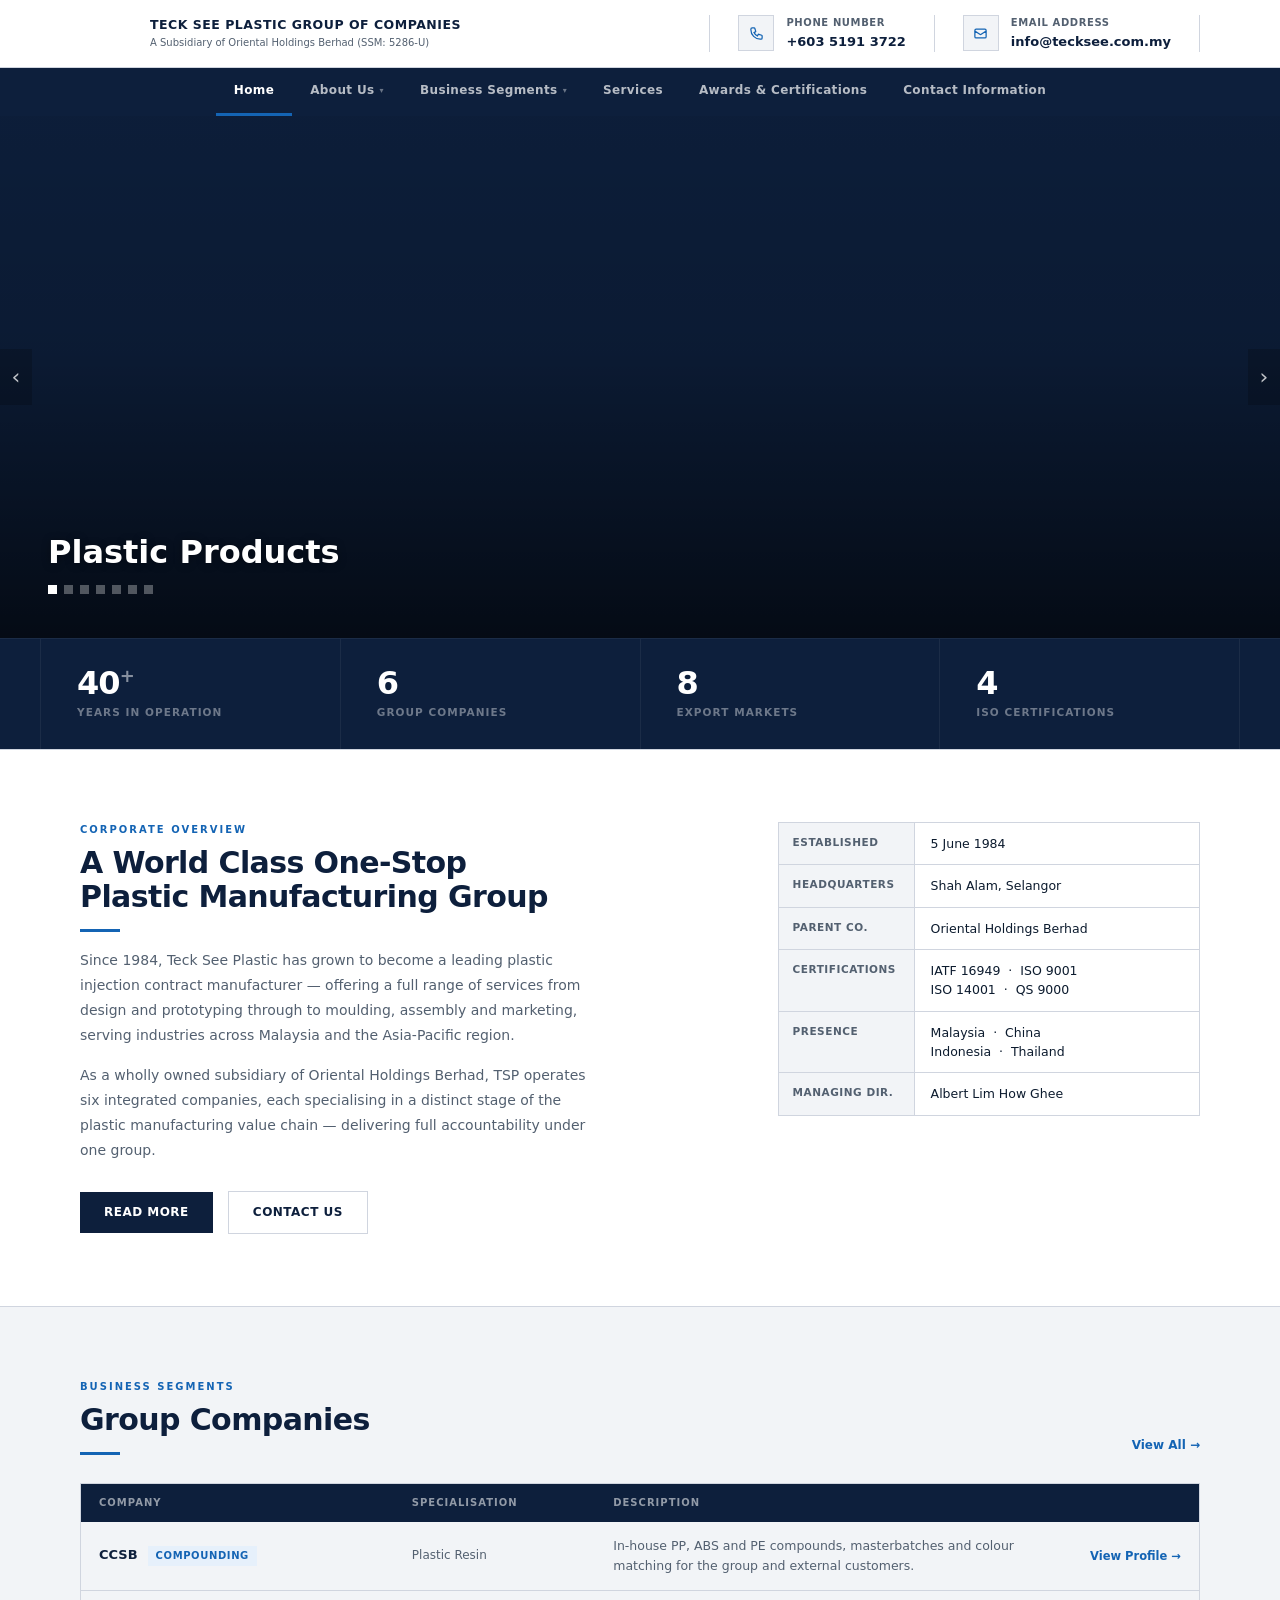
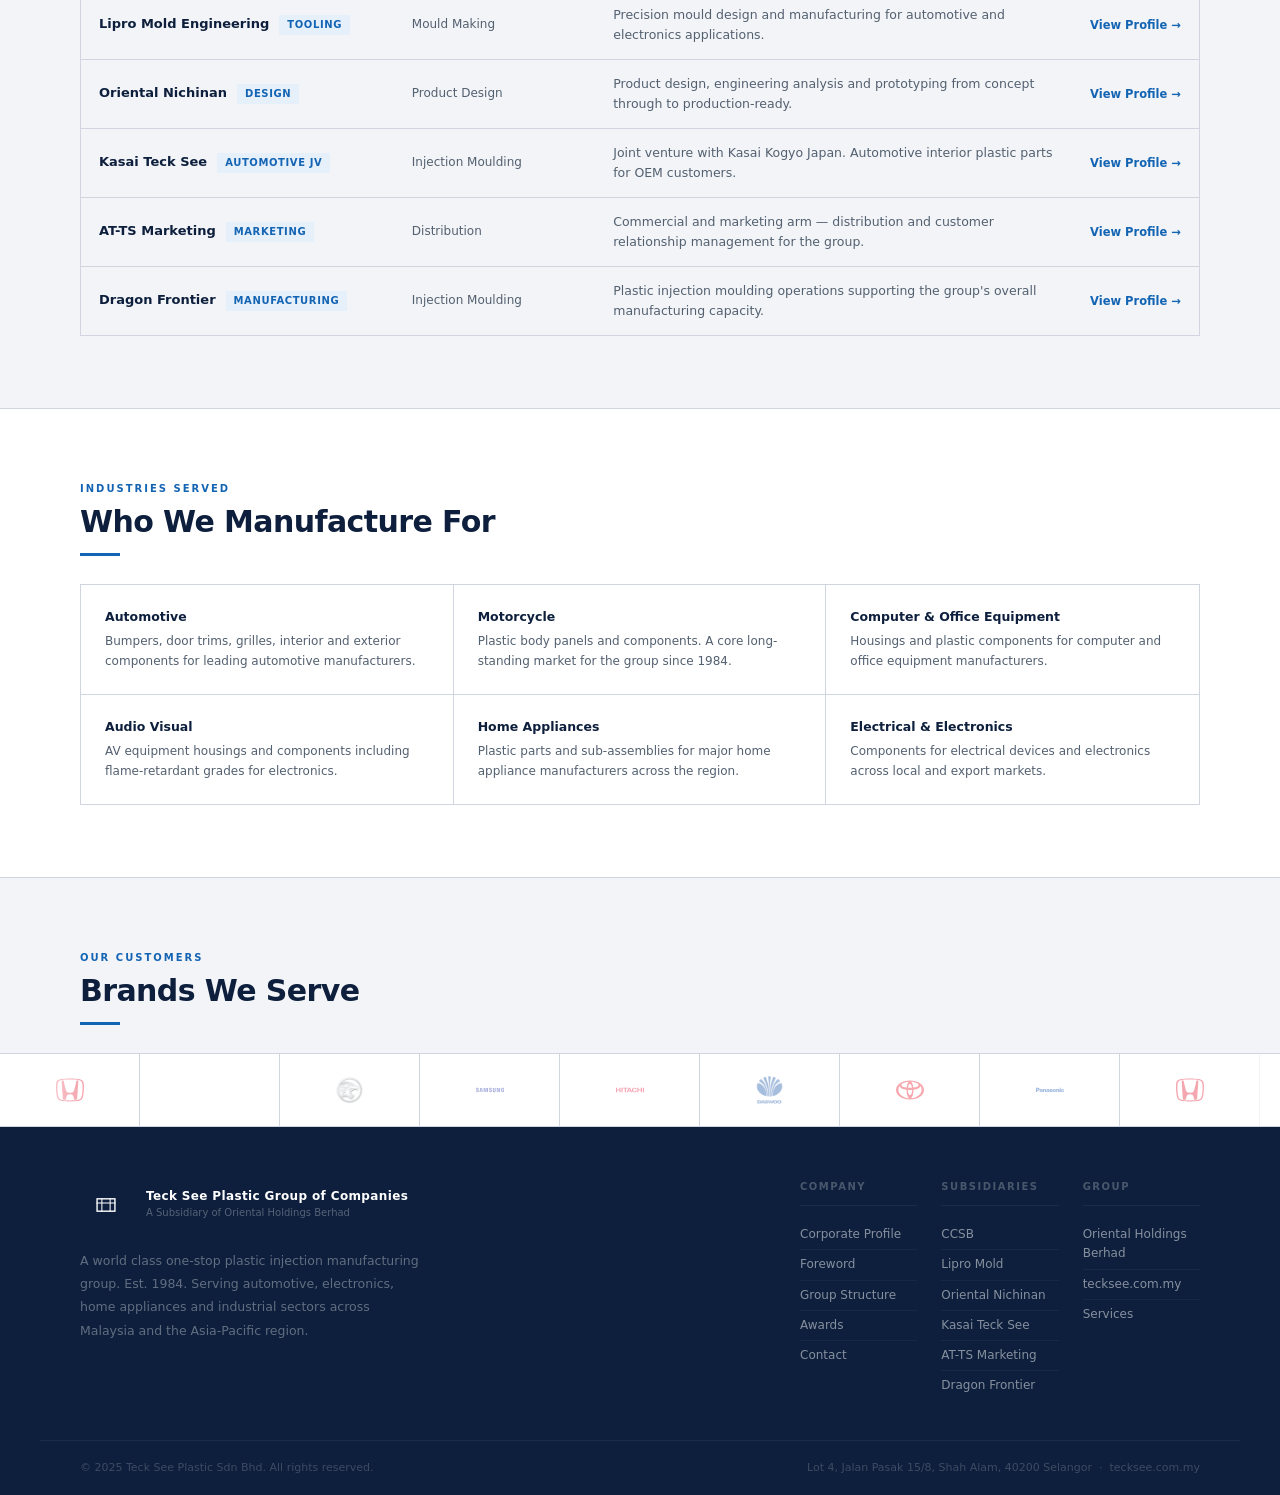
==== commit d5464c43: "CCSB: add logo & building image, fix mobile responsiveness, clean up customers section - Add CCSB lo" ====
--- a/index.html
+++ b/index.html
@@ -68,7 +68,7 @@
       <a href="subsidiaries.html" class="nav-link">Business Segments <span class="caret">▾</span></a>
       <div class="dropdown-menu">
         <a href="subsidiaries.html">All Subsidiaries</a>
-        <a href="ccsb/">CCSB — Compounding &amp; Colouring</a>
+        <a href="ccsb/index.html">CCSB — Compounding &amp; Colouring</a>
         <a href="lipro-mold/">Lipro Mold Engineering</a>
         <a href="oriental-nichinan/">Oriental Nichinan Design</a>
         <a href="kasai-teck-see/">Kasai Teck See</a>
@@ -309,7 +309,7 @@
           <td><span class="seg-name">CCSB</span><span class="seg-spec">Compounding</span></td>
           <td style="font-size:12px;color:var(--muted);">Plastic Resin</td>
           <td style="font-size:12.5px;color:var(--muted);">In-house PP, ABS and PE compounds, masterbatches and colour matching for the group and external customers.</td>
-          <td><a href="ccsb/" class="seg-link">View Profile &rarr;</a></td>
+          <td><a href="ccsb/index.html" class="seg-link">View Profile &rarr;</a></td>
         </tr>
         <tr>
           <td><span class="seg-name">Lipro Mold Engineering</span><span class="seg-spec">Tooling</span></td>
@@ -443,7 +443,7 @@
       </div>
       <div class="footer-col">
         <div class="footer-col-hd">Subsidiaries</div>
-        <a href="ccsb/">CCSB</a>
+        <a href="ccsb/index.html">CCSB</a>
         <a href="lipro-mold/">Lipro Mold</a>
         <a href="oriental-nichinan/">Oriental Nichinan</a>
         <a href="kasai-teck-see/">Kasai Teck See</a>
--- a/style.css
+++ b/style.css
@@ -38,8 +38,8 @@
 }
 .topbar-brand { display: flex; align-items: center; gap: 14px; }
 .topbar-logo {
-  width: 44px; height: 44px;
-  background: var(--navy);
+  width: 56px; height: 56px;
+  background: transparent;
   display: flex; align-items: center; justify-content: center; flex-shrink: 0;
 }
 .topbar-logo svg { width: 26px; height: 26px; }
@@ -426,7 +426,7 @@
 }
 .footer-brand-row { display: flex; align-items: center; gap: 14px; margin-bottom: 18px; }
 .footer-logo-icon {
-  width: 40px; height: 40px; background: rgba(255,255,255,0.07);
+  width: 52px; height: 52px; background: transparent;
   display: flex; align-items: center; justify-content: center;
 }
 .footer-logo-icon svg { width: 22px; height: 22px; }
@@ -458,6 +458,9 @@
 @media (max-width: 1024px) {
   .topbar-contacts { gap: 0; }
   .two-col.wide { grid-template-columns: 1fr 1fr; gap: 40px; }
+  .core-grid { grid-template-columns: repeat(2,1fr) !important; }
+  .core-grid > div { border-right: none !important; border-bottom: 1px solid var(--border); }
+  .explore-grid { grid-template-columns: repeat(2,1fr) !important; }
   .segments-table thead th:nth-child(2),
   .segments-table tbody td:nth-child(2) { display: none; }
 }
@@ -467,6 +470,10 @@
   .topbar-contacts { display: none; }
   .topbar-co { font-size: 11.5px; }
   .two-col, .two-col.wide { grid-template-columns: 1fr; gap: 28px; }
+  .banner-split { grid-template-columns: 1fr !important; }
+  .banner-split > div:last-child { min-height: 220px !important; }
+  .core-grid { grid-template-columns: repeat(2,1fr) !important; }
+  .explore-grid { grid-template-columns: repeat(2,1fr) !important; }
   .stats-bar-inner { grid-template-columns: repeat(2, 1fr); }
   .industries-grid { grid-template-columns: repeat(2, 1fr); }
   .footer-top { grid-template-columns: 1fr; gap: 32px; }
@@ -506,6 +513,9 @@
 @media (max-width: 580px) {
   .topbar-inner, .container, .breadcrumb-inner,
   .page-banner-inner { padding-left: 18px; padding-right: 18px; }
+  .banner-split { padding-left: 18px !important; padding-right: 18px !important; }
+  .core-grid { grid-template-columns: 1fr !important; }
+  .explore-grid { grid-template-columns: 1fr !important; }
   .footer-top, .footer-bottom { padding-left: 18px; padding-right: 18px; }
 
   .hero { height: 52vh; min-height: 300px; }
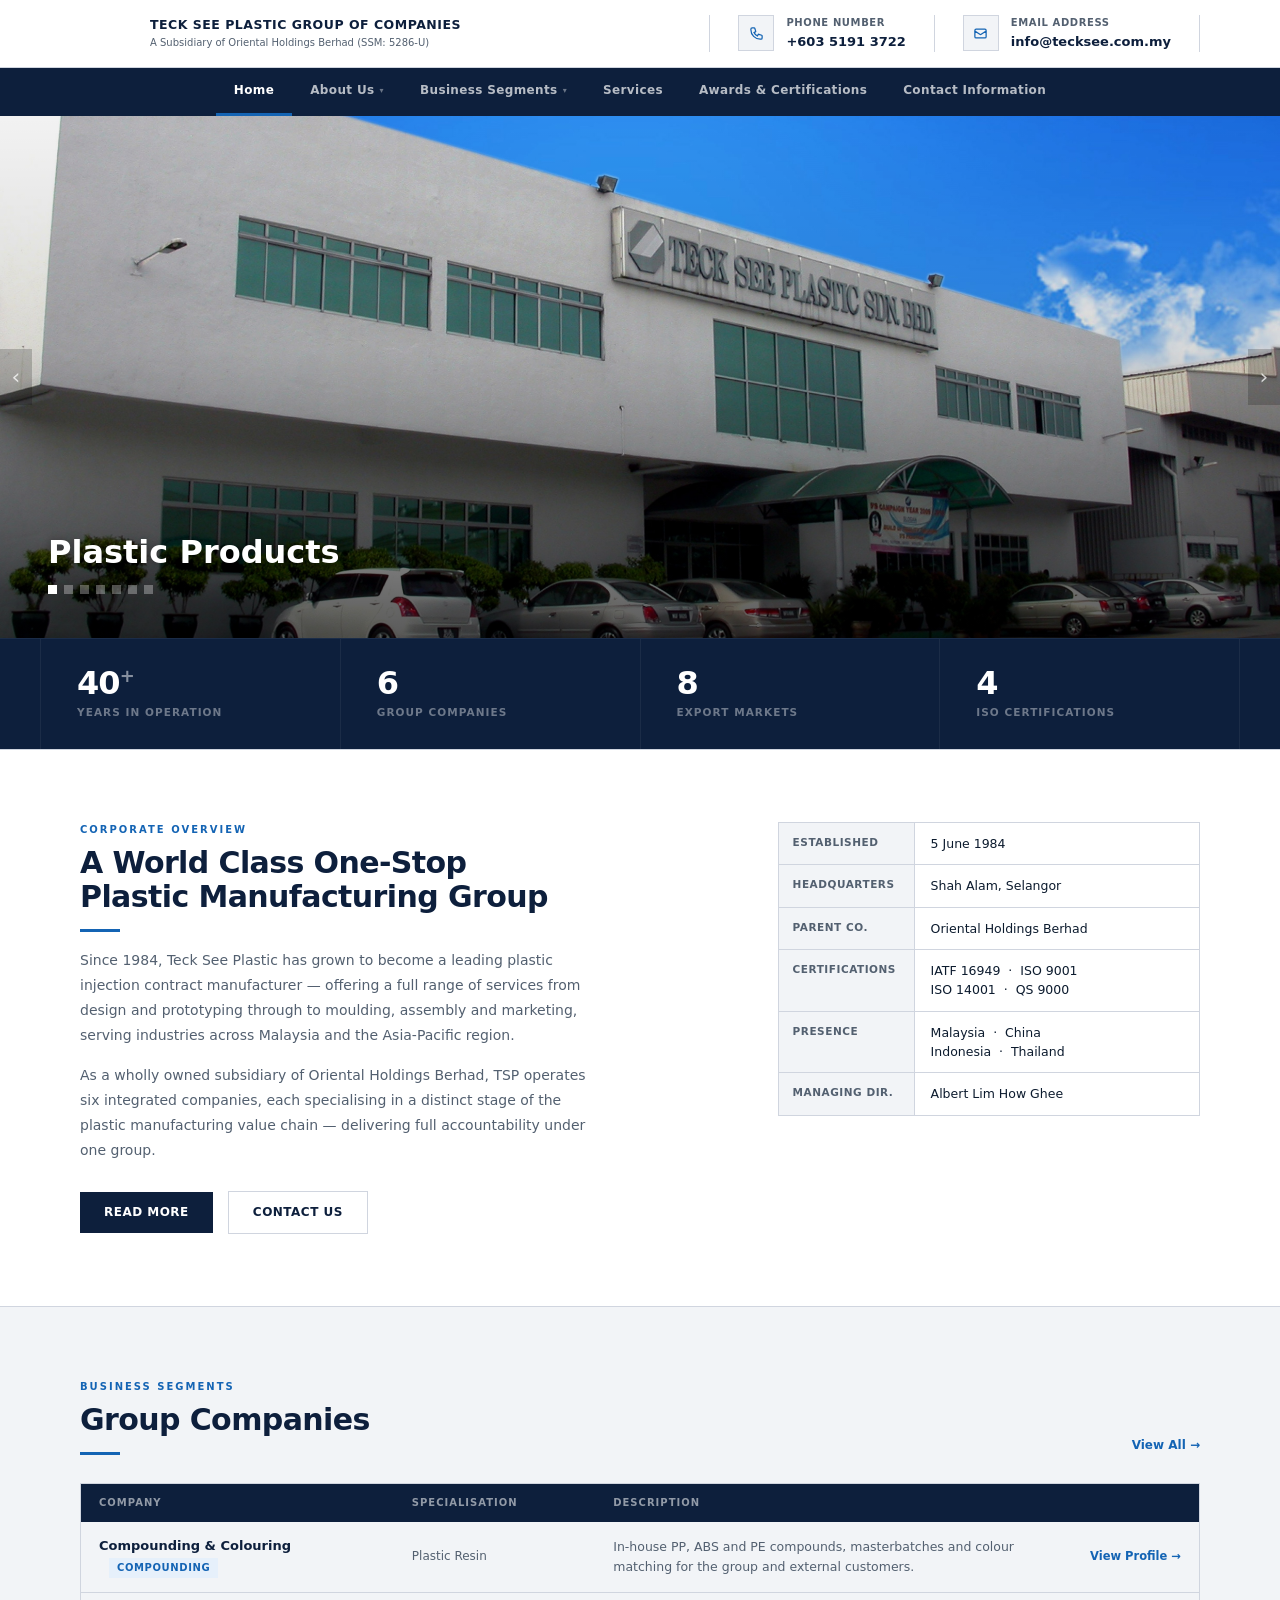
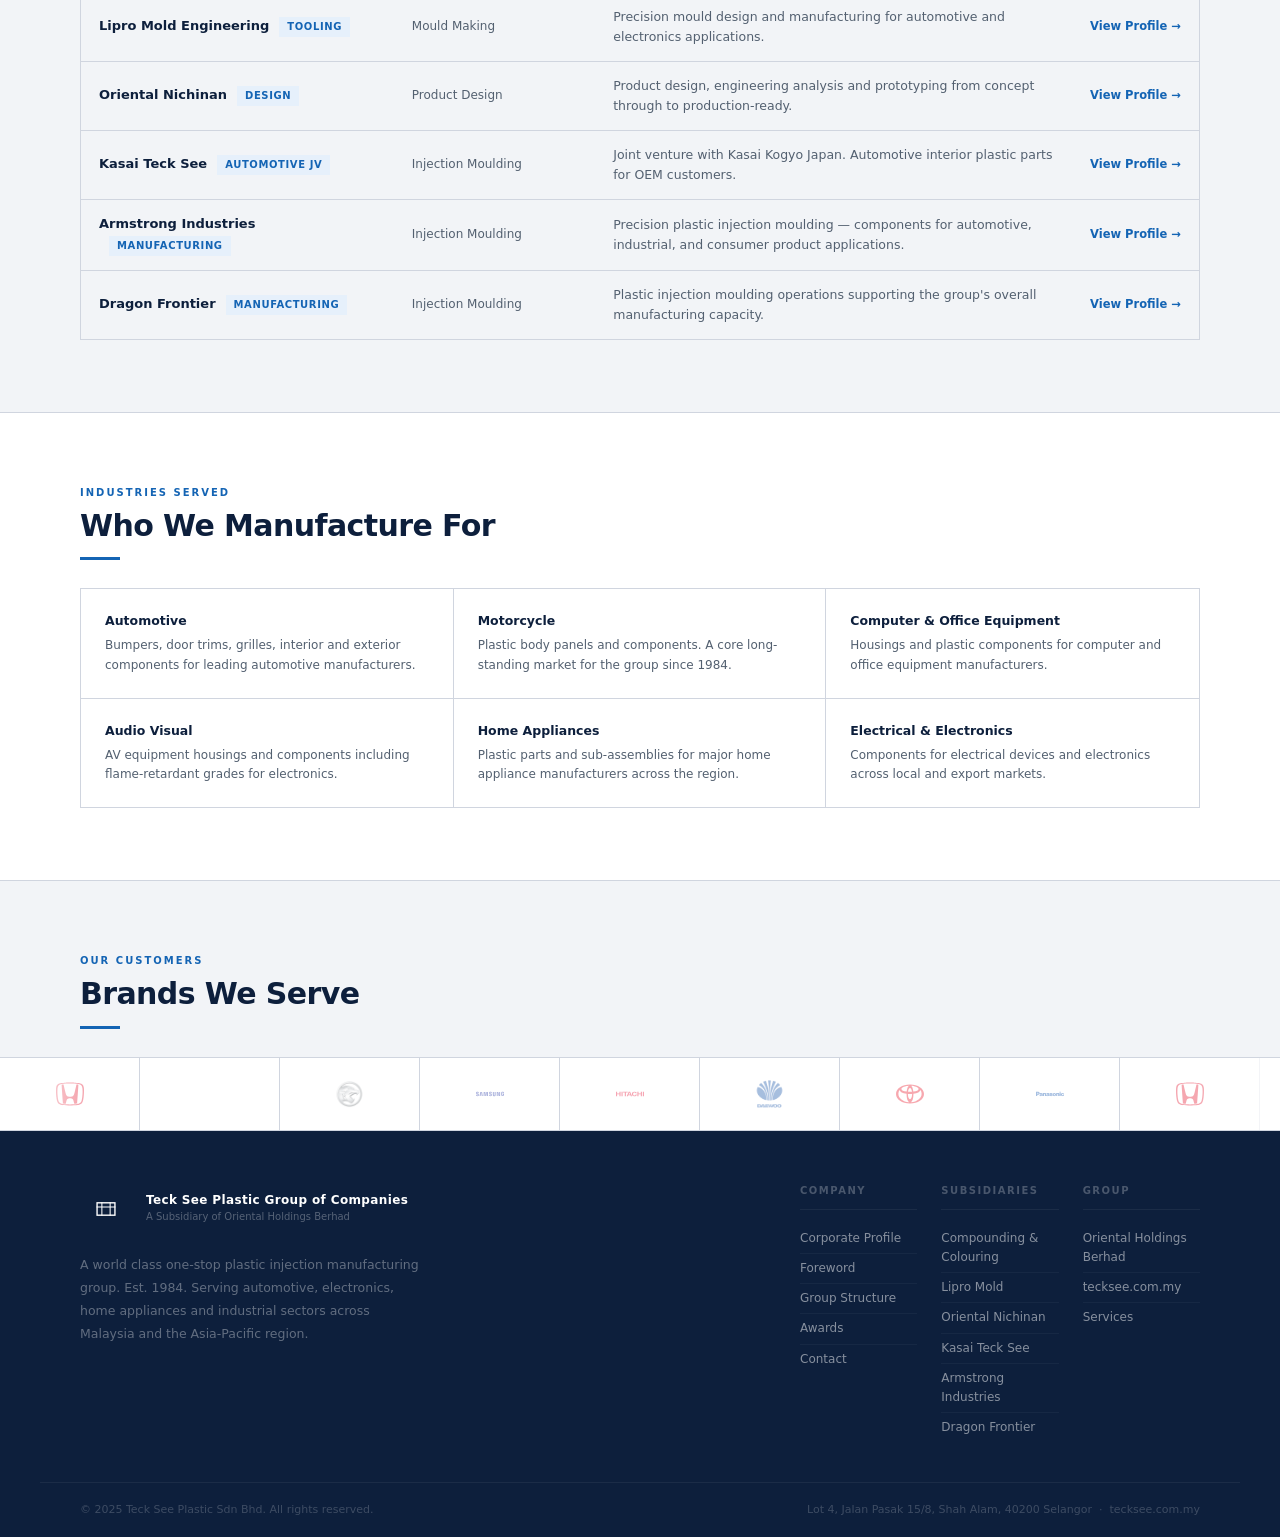
==== commit 5ba77be1: "Rename AT-TS Marketing → Armstrong Industries (Injection Moulding), CCSB → Compounding & Colouring a" ====
--- a/index.html
+++ b/index.html
@@ -68,11 +68,11 @@
       <a href="subsidiaries.html" class="nav-link">Business Segments <span class="caret">▾</span></a>
       <div class="dropdown-menu">
         <a href="subsidiaries.html">All Subsidiaries</a>
-        <a href="ccsb/index.html">CCSB — Compounding &amp; Colouring</a>
+        <a href="ccsb/index.html">Compounding &amp; Colouring</a>
         <a href="lipro-mold/">Lipro Mold Engineering</a>
         <a href="oriental-nichinan/">Oriental Nichinan Design</a>
         <a href="kasai-teck-see/">Kasai Teck See</a>
-        <a href="at-ts/">AT-TS Marketing</a>
+        <a href="at-ts/">Armstrong Industries</a>
         <a href="dragon-frontier/">Dragon Frontier</a>
       </div>
     </div>
@@ -306,7 +306,7 @@
       </thead>
       <tbody>
         <tr>
-          <td><span class="seg-name">CCSB</span><span class="seg-spec">Compounding</span></td>
+          <td><span class="seg-name">Compounding &amp; Colouring</span><span class="seg-spec">Compounding</span></td>
           <td style="font-size:12px;color:var(--muted);">Plastic Resin</td>
           <td style="font-size:12.5px;color:var(--muted);">In-house PP, ABS and PE compounds, masterbatches and colour matching for the group and external customers.</td>
           <td><a href="ccsb/index.html" class="seg-link">View Profile &rarr;</a></td>
@@ -330,9 +330,9 @@
           <td><a href="kasai-teck-see/" class="seg-link">View Profile &rarr;</a></td>
         </tr>
         <tr>
-          <td><span class="seg-name">AT-TS Marketing</span><span class="seg-spec">Marketing</span></td>
-          <td style="font-size:12px;color:var(--muted);">Distribution</td>
-          <td style="font-size:12.5px;color:var(--muted);">Commercial and marketing arm — distribution and customer relationship management for the group.</td>
+          <td><span class="seg-name">Armstrong Industries</span><span class="seg-spec">Manufacturing</span></td>
+          <td style="font-size:12px;color:var(--muted);">Injection Moulding</td>
+          <td style="font-size:12.5px;color:var(--muted);">Precision plastic injection moulding — components for automotive, industrial, and consumer product applications.</td>
           <td><a href="at-ts/" class="seg-link">View Profile &rarr;</a></td>
         </tr>
         <tr>
@@ -443,11 +443,11 @@
       </div>
       <div class="footer-col">
         <div class="footer-col-hd">Subsidiaries</div>
-        <a href="ccsb/index.html">CCSB</a>
+        <a href="ccsb/index.html">Compounding &amp; Colouring</a>
         <a href="lipro-mold/">Lipro Mold</a>
         <a href="oriental-nichinan/">Oriental Nichinan</a>
         <a href="kasai-teck-see/">Kasai Teck See</a>
-        <a href="at-ts/">AT-TS Marketing</a>
+        <a href="at-ts/">Armstrong Industries</a>
         <a href="dragon-frontier/">Dragon Frontier</a>
       </div>
       <div class="footer-col">
--- a/style.css
+++ b/style.css
@@ -142,7 +142,7 @@
   position: absolute; inset: 0;
   background-size: cover; background-position: center;
 }
-.slide-tsp    { background: url('../ccsb-profile/tspb.jpg') center / cover no-repeat; }
+.slide-tsp    { background: url('assets/tspb.jpg') center / cover no-repeat; }
 .slide-ccsb   { background-color: #0d2744; }
 .slide-lipro  { background-color: #0a2035; }
 .slide-on     { background-color: #10263e; }
@@ -451,6 +451,14 @@
   display: flex; justify-content: space-between; align-items: center;
   font-size: 11px; color: rgba(255,255,255,0.2);
 }
+
+/* ══════════════════════════════════════
+   UTILITY GRIDS
+══════════════════════════════════════ */
+.grid-2col { display: grid; grid-template-columns: 1fr 1fr; gap: 40px; }
+.grid-3col { display: grid; grid-template-columns: repeat(3, 1fr); gap: 2px; }
+.grid-1-2  { display: grid; grid-template-columns: 1fr 2fr; gap: 0; }
+.grid-cert { display: grid; grid-template-columns: repeat(2, 1fr); gap: 2px; }
 
 /* ══════════════════════════════════════
    RESPONSIVE
@@ -478,6 +486,8 @@
   .industries-grid { grid-template-columns: repeat(2, 1fr); }
   .footer-top { grid-template-columns: 1fr; gap: 32px; }
   .footer-cols { grid-template-columns: repeat(2, 1fr); }
+  .grid-2col, .grid-3col, .grid-1-2, .grid-cert { grid-template-columns: 1fr; }
+  .grid-2col { gap: 24px; }
 
   /* Collapse desktop nav, show hamburger */
   .nav-inner { display: none; justify-content: flex-start; }
@@ -529,6 +539,8 @@
 
   .industries-grid { grid-template-columns: 1fr; }
   .footer-cols { grid-template-columns: 1fr; }
+  .grid-2col, .grid-3col, .grid-1-2, .grid-cert { grid-template-columns: 1fr !important; }
+  .grid-1-2 > div:first-child { border-bottom: 1px solid rgba(255,255,255,0.1); }
   .footer-top { padding-top: 36px; }
   .footer-bottom { flex-direction: column; gap: 6px; text-align: center; }
   .section { padding: 48px 0; }
